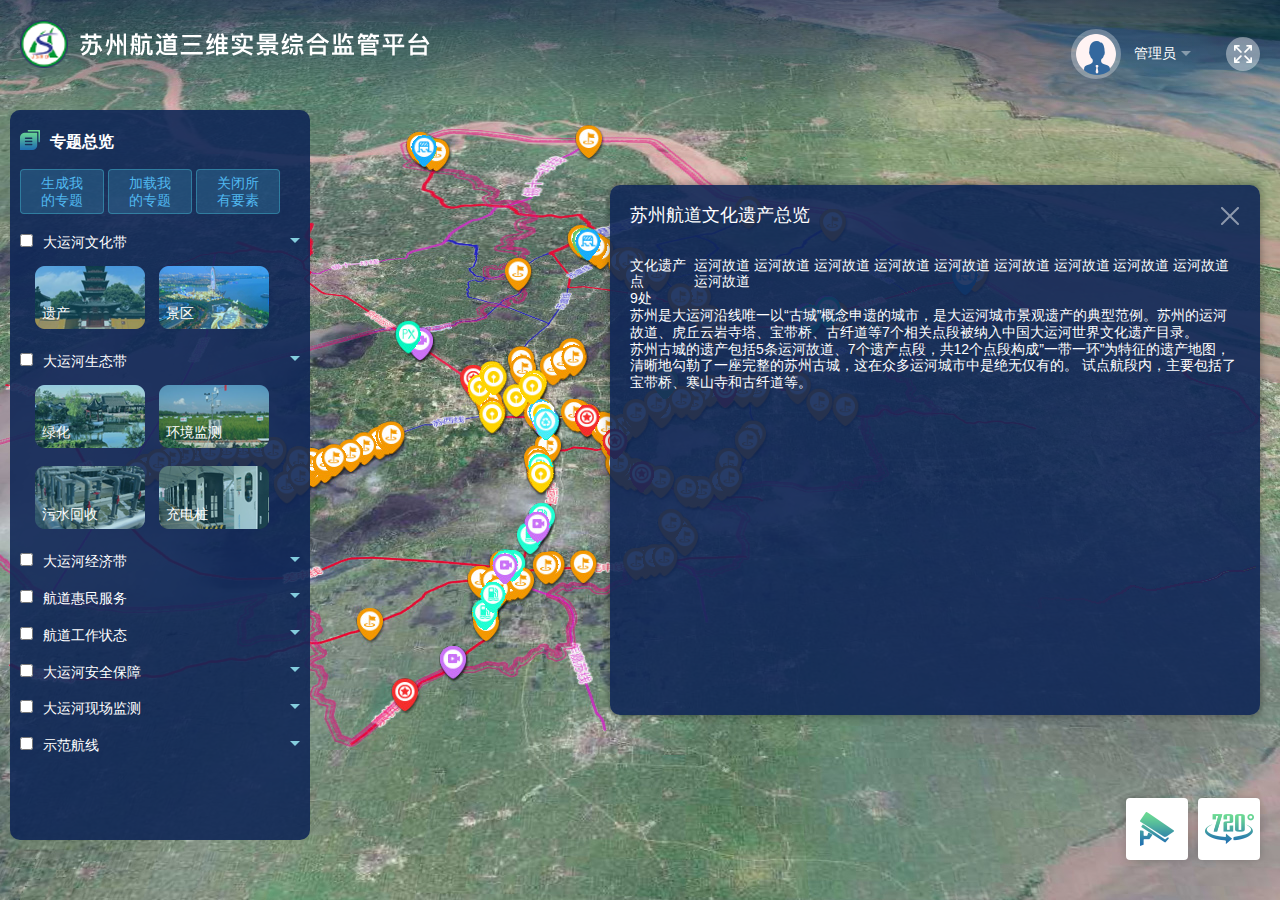
==== index.html @ 92d18c23 "first commit" ====
<!DOCTYPE html>
<html lang="en">
  <head>
    <meta charset="UTF-8" />
    <meta http-equiv="X-UA-Compatible" content="IE=edge, chrome=1" />
    <meta name="renderer" content="webkit" />
    <title>苏州航道三维实景综合监管平台</title>
    <link rel="stylesheet" href="css/reset.css" />
    <link rel="stylesheet" href="css/swiper.css" />
    <link rel="stylesheet" href="css/style.css" />
  </head>
  <body>
    <div class="header justify-sb">
      <div class="logo">
        <img src="./images/logo.png" alt="苏州航道三维实景综合监管平台" />
      </div>
      <div class="users aic">
        <div class="aic">
          <div class="user__avatar">
            <img src="./images/avatar.png" alt="" />
          </div>
          <div class="user__name">管理员</div>
        </div>
        <span class="user__fullscreen"></span>
      </div>
    </div>
    <!-- Left panel -->
    <div class="catalogue">
      <div class="catalogue__title">专题总览</div>
      <div class="menu">
        <div class="menu__mine">
          <span>生成我<br />的专题</span>
          <span>加载我<br />的专题</span>
          <span>关闭所<br />有要素</span>
        </div>
        <div class="menu__list">
          <!-- item -->
          <div class="menu__item">
            <label class="menu__item__title aic">
              <span><input type="checkbox" id="" />大运河文化带</span>
              <i></i>
            </label>
            <div class="landscape">
              <label>
                <img src="./images/img-01.png" alt="" />
                <div class="landscape__item-title">
                  <input type="checkbox" name="" id="" />
                  <p>遗产</p>
                </div>
              </label>
              <label>
                <img src="./images/img-02.png" alt="" />
                <div class="landscape__item-title">
                  <input type="checkbox" name="" id="" />
                  <p>景区</p>
                </div>
              </label>
            </div>
          </div>
          <!-- item -->
          <div class="menu__item">
            <label class="menu__item__title aic">
              <span
                ><input type="checkbox" name="menu" id="" />大运河生态带</span
              >
              <i></i>
            </label>
            <div class="landscape">
              <label>
                <img src="./images/img-03.png" alt="" />
                <div class="landscape__item-title">
                  <input type="checkbox" name="" id="" />
                  <p>绿化</p>
                </div>
              </label>
              <label>
                <img src="./images/img-04.png" alt="" />
                <div class="landscape__item-title">
                  <input type="checkbox" name="" id="" />
                  <p>环境监测</p>
                </div>
              </label>
              <label>
                <img src="./images/img-05.png" alt="" />
                <div class="landscape__item-title">
                  <input type="checkbox" name="" id="" />
                  <p>污水回收</p>
                </div>
              </label>
              <label>
                <img src="./images/img-06.png" alt="" />
                <div class="landscape__item-title">
                  <input type="checkbox" name="" id="" />
                  <p>充电桩</p>
                </div>
              </label>
            </div>
          </div>
          <!-- item -->
          <div class="menu__item">
            <label class="menu__item__title aic">
              <span
                ><input type="checkbox" name="menu" id="" />大运河经济带</span
              >
              <i></i>
            </label>
          </div>
          <!-- item -->
          <div class="menu__item">
            <label class="menu__item__title aic">
              <span
                ><input type="checkbox" name="menu" id="" />航道惠民服务</span
              >
              <i></i>
            </label>
          </div>
          <!-- item -->
          <div class="menu__item">
            <label class="menu__item__title aic">
              <span
                ><input type="checkbox" name="menu" id="" />航道工作状态</span
              >
              <i></i>
            </label>
          </div>
          <!-- item -->
          <div class="menu__item">
            <label class="menu__item__title aic">
              <span
                ><input type="checkbox" name="menu" id="" />大运河安全保障</span
              >
              <i></i>
            </label>
          </div>
          <!-- item -->
          <div class="menu__item">
            <label class="menu__item__title aic">
              <span
                ><input type="checkbox" name="menu" id="" />大运河现场监测</span
              >
              <i></i>
            </label>
          </div>
          <!-- item -->
          <div class="menu__item">
            <label class="menu__item__title aic">
              <span><input type="checkbox" name="menu" id="" />示范航线</span>
              <i></i>
            </label>
          </div>
        </div>
      </div>
    </div>
    <!-- Map tools -->
    <div class="map-tools">
      <div class="map-legend"></div>
      <div class="monitor aic">
        <span class="camera"></span><span class="view720"></span>
      </div>
      <div class="map-scale"></div>
    </div>
    <!-- Map -->
    <div class="map"></div>
    <!-- 弹窗 -->
    <div class="pop">
      <div class="pop__title aic"><span>苏州航道文化遗产总览</span><i></i></div>
      <div class="pop__content">
        <div class="locations flex">
          <div class="total">
            <p>文化遗产点</p>
            <strong>9</strong><span>处</span>
          </div>
          <div class="location-list">
            <span>运河故道</span>
            <span>运河故道</span>
            <span>运河故道</span>
            <span>运河故道</span>
            <span>运河故道</span>
            <span>运河故道</span>
            <span>运河故道</span>
            <span>运河故道</span>
            <span>运河故道</span>
            <span>运河故道</span>
          </div>
        </div>
        <div class="left-item__intro">
          <div class="swiper"></div>
          <div class="infors">
            <p>
              苏州是大运河沿线唯一以“古城”概念申遗的城市，是大运河城市景观遗产的典型范例。苏州的运河故道、虎丘云岩寺塔、宝带桥、古纤道等7个相关点段被纳入中国大运河世界文化遗产目录。
            </p>
            <p>
              苏州古城的遗产包括5条运河故道、7个遗产点段，共12个点段构成”一带一环”为特征的遗产地图，清晰地勾勒了一座完整的苏州古城，这在众多运河城市中是绝无仅有的。
              试点航段内，主要包括了宝带桥、寒山寺和古纤道等。
            </p>
          </div>
        </div>
      </div>
    </div>
  </body>
</html>
---- css/style.css ----
@charset "UTF-8";
/*定义滚动条高宽及背景
 高宽分别对应横竖滚动条的尺寸*/
::-webkit-scrollbar {
  width: 5px;
  height: 5px;
}

/*定义滚动条轨道
  内阴影+圆角*/
::-webkit-scrollbar-track {
  background-color: rgba(46, 197, 216, 0.2);
}

/*定义滑块
  内阴影+圆角*/
::-webkit-scrollbar-thumb {
  border-radius: 10px;
  background-color: #2ec5d8;
}

.flex {
  display: -webkit-box;
  display: -ms-flexbox;
  display: flex;
}

.justify-sb {
  display: -webkit-box;
  display: -ms-flexbox;
  display: flex;
  -webkit-box-pack: justify;
      -ms-flex-pack: justify;
          justify-content: space-between;
}

.aic {
  display: -webkit-box;
  display: -ms-flexbox;
  display: flex;
  -webkit-box-align: center;
      -ms-flex-align: center;
          align-items: center;
}

.map {
  position: absolute;
  left: 0;
  top: 0;
  width: 100%;
  height: 100%;
  background: url("../images/bg.jpg") center no-repeat;
}

.header {
  position: absolute;
  left: 0;
  top: 0;
  width: 100%;
  height: 107px;
  z-index: 2;
  padding: 20px;
  color: #fff;
  /* FF3.6-15 */
  /* Chrome10-25,Safari5.1-6 */
  background: -webkit-gradient(linear, left top, left bottom, from(rgba(12, 29, 65, 0.6)), to(rgba(12, 29, 65, 0)));
  background: linear-gradient(to bottom, rgba(12, 29, 65, 0.6) 0%, rgba(12, 29, 65, 0) 100%);
  /* W3C, IE10+, FF16+, Chrome26+, Opera12+, Safari7+ */
  filter: progid:DXImageTransform.Microsoft.gradient( startColorstr='#800c1d41', endColorstr='#000c1d41',GradientType=0 );
  /* IE6-9 */
}

.user__avatar {
  border: 5px solid rgba(255, 255, 255, 0.3);
  border-radius: 50px;
  width: 50px;
  height: 50px;
}

.user__name {
  margin-left: 13px;
  cursor: pointer;
}

.user__name::after {
  content: '';
  display: inline-block;
  border: 5px solid transparent;
  border-top-color: rgba(255, 255, 255, 0.4);
  vertical-align: -3px;
  margin-left: 5px;
}

.user__fullscreen {
  width: 34px;
  height: 34px;
  margin-left: 35px;
  background: rgba(255, 255, 255, 0.4) url("../images/fullscreen.png") center no-repeat;
  border-radius: 30px;
  cursor: pointer;
}

.catalogue {
  position: absolute;
  left: 10px;
  top: 110px;
  width: 300px;
  height: calc(100% - 170px);
  padding: 10px;
  z-index: 2;
  color: #fff;
  background: rgba(16, 39, 87, 0.9);
  overflow-y: scroll;
  border-radius: 10px;
}

.catalogue__title {
  font-size: 16px;
  font-weight: bold;
  padding: 10px 0 18px;
}

.catalogue__title::before {
  content: '';
  display: inline-block;
  width: 20px;
  height: 20px;
  margin-right: 10px;
  background: url("../images/zhuantiicon.png");
  vertical-align: -3px;
}

.menu__mine span {
  display: inline-block;
  width: 84px;
  height: 45px;
  padding: 5px 0;
  background: rgba(58, 145, 186, 0.3);
  border: 1px solid rgba(81, 237, 255, 0.3);
  border-radius: 4px;
  text-align: center;
  cursor: pointer;
  -webkit-transition: all ease-in-out 0.3s;
  transition: all ease-in-out 0.3s;
  color: #50b8f0;
}

.menu__mine span:hover {
  background: rgba(58, 145, 186, 0.5);
  border: 1px solid rgba(81, 237, 255, 0.5);
}

.menu__list {
  margin-top: 20px;
}

.menu__item {
  margin-bottom: 20px;
}

.menu__item__title {
  -webkit-box-pack: justify;
      -ms-flex-pack: justify;
          justify-content: space-between;
}

.menu__item__title input[type='checkbox'] {
  margin-right: 10px;
}

.menu__item__title i {
  content: '';
  display: inline-block;
  border: 5px solid transparent;
  border-top-color: rgba(159, 245, 255, 0.8);
  vertical-align: -3px;
  margin-left: 5px;
}

.landscape {
  padding: 0 15px;
}

.landscape label {
  position: relative;
  display: inline-block;
  width: 110px;
  height: 63px;
  border-radius: 8px;
  margin-top: 15px;
}

.landscape label img {
  width: 100%;
}

.landscape label input {
  opacity: 0;
  -webkit-transition: opacity ease-in-out 0.3s;
  transition: opacity ease-in-out 0.3s;
}

.landscape label input:checked {
  opacity: 1;
}

.landscape label:hover input {
  opacity: 1;
}

.landscape label:nth-child(odd) {
  margin-right: 10px;
}

.landscape__item-title {
  position: absolute;
  width: 100%;
  left: 0;
  bottom: 0;
  padding: 7px;
}

.map-tools {
  position: absolute;
  z-index: 2;
  right: 20px;
  bottom: 40px;
}

.monitor span {
  display: inline-block;
  width: 62px;
  height: 62px;
  background: #fff url("../images/camare.png") center no-repeat;
  -webkit-box-shadow: 0 0 10px rgba(0, 0, 0, 0.2);
          box-shadow: 0 0 10px rgba(0, 0, 0, 0.2);
  border-radius: 4px;
  cursor: pointer;
}

.monitor span.view720 {
  background-image: url("../images/view720.png");
}

.monitor span + span {
  margin-left: 10px;
}

.pop {
  position: absolute;
  z-index: 3;
  width: 650px;
  height: 530px;
  right: 20px;
  top: 50%;
  padding: 20px;
  margin-top: -265px;
  background: rgba(16, 39, 87, 0.9);
  color: #fff;
  -webkit-box-shadow: 0 0 10px rgba(0, 0, 0, 0.4);
          box-shadow: 0 0 10px rgba(0, 0, 0, 0.4);
  border-radius: 10px;
}

.pop__title {
  font-size: 18px;
  -webkit-box-pack: justify;
      -ms-flex-pack: justify;
          justify-content: space-between;
  margin-bottom: 30px;
}

.pop__title i {
  display: inline-block;
  width: 20px;
  height: 20px;
  background: url("../images/guanbi.png") center no-repeat;
}
/*# sourceMappingURL=style.css.map */
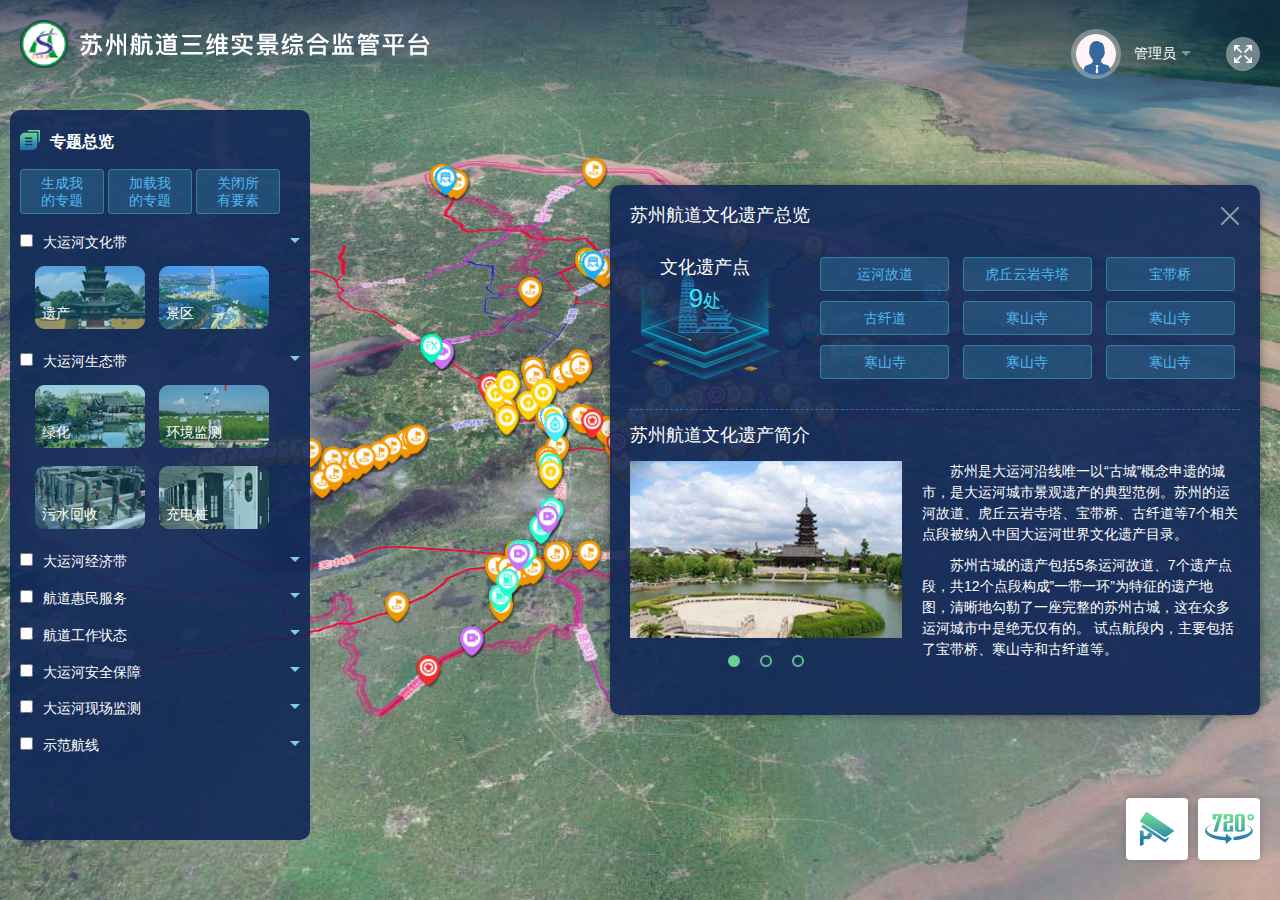
==== commit 264f20b6: "first page" ====
--- a/index.html
+++ b/index.html
@@ -162,40 +162,79 @@
     <!-- Map -->
     <div class="map"></div>
     <!-- 弹窗 -->
-    <div class="pop">
+    <div class="pop open">
       <div class="pop__title aic"><span>苏州航道文化遗产总览</span><i></i></div>
       <div class="pop__content">
-        <div class="locations flex">
-          <div class="total">
+        <div class="locations aic">
+          <div class="locations__total">
             <p>文化遗产点</p>
             <strong>9</strong><span>处</span>
           </div>
-          <div class="location-list">
+          <div class="locations__list">
             <span>运河故道</span>
-            <span>运河故道</span>
-            <span>运河故道</span>
-            <span>运河故道</span>
-            <span>运河故道</span>
-            <span>运河故道</span>
-            <span>运河故道</span>
-            <span>运河故道</span>
-            <span>运河故道</span>
-            <span>运河故道</span>
+            <span>虎丘云岩寺塔</span>
+            <span>宝带桥</span>
+            <span>古纤道</span>
+            <span>寒山寺</span>
+            <span>寒山寺</span>
+            <span>寒山寺</span>
+            <span>寒山寺</span>
+            <span>寒山寺</span>
           </div>
         </div>
         <div class="left-item__intro">
-          <div class="swiper"></div>
-          <div class="infors">
-            <p>
-              苏州是大运河沿线唯一以“古城”概念申遗的城市，是大运河城市景观遗产的典型范例。苏州的运河故道、虎丘云岩寺塔、宝带桥、古纤道等7个相关点段被纳入中国大运河世界文化遗产目录。
-            </p>
-            <p>
-              苏州古城的遗产包括5条运河故道、7个遗产点段，共12个点段构成”一带一环”为特征的遗产地图，清晰地勾勒了一座完整的苏州古城，这在众多运河城市中是绝无仅有的。
-              试点航段内，主要包括了宝带桥、寒山寺和古纤道等。
-            </p>
-          </div>
-        </div>
-      </div>
-    </div>
+          <h3>苏州航道文化遗产简介</h3>
+          <div class="flex">
+            <div class="swiper-container">
+              <div class="swiper-wrapper">
+                <div class="swiper-slide">
+                  <img src="./images/pic_01.png" alt="" />
+                </div>
+                <div class="swiper-slide">
+                  <img src="./images/pic_01.png" alt="" />
+                </div>
+                <div class="swiper-slide">
+                  <img src="./images/pic_01.png" alt="" />
+                </div>
+              </div>
+              <!-- 如果需要分页器 -->
+              <div class="swiper-pagination"></div>
+            </div>
+            <div class="infors">
+              <p>
+                苏州是大运河沿线唯一以“古城”概念申遗的城市，是大运河城市景观遗产的典型范例。苏州的运河故道、虎丘云岩寺塔、宝带桥、古纤道等7个相关点段被纳入中国大运河世界文化遗产目录。
+              </p>
+              <p>
+                苏州古城的遗产包括5条运河故道、7个遗产点段，共12个点段构成”一带一环”为特征的遗产地图，清晰地勾勒了一座完整的苏州古城，这在众多运河城市中是绝无仅有的。
+                试点航段内，主要包括了宝带桥、寒山寺和古纤道等。
+              </p>
+            </div>
+          </div>
+        </div>
+      </div>
+    </div>
+
+    <script src="./js/jquery.1.9.1.min.js"></script>
+    <script src="./js/swiper.min.js"></script>
+    <script>
+      var swiper = new Swiper(".swiper-container", {
+        loop: true,
+        pagination: {
+          el: ".swiper-pagination",
+          clickable: true,
+        },
+      });
+
+      $(".landscape label").on("change", ".landscape__item-title", function () {
+        if ($(this).find("input:checked").length) {
+          $(".pop").addClass("open");
+        } else {
+          $(".pop").removeClass("open");
+        }
+      });
+      $(".pop__title").on("click", "i", function () {
+        $(this).parent().parent(".open").removeClass("open");
+      });
+    </script>
   </body>
 </html>
--- a/css/style.css
+++ b/css/style.css
@@ -50,6 +50,7 @@
   width: 100%;
   height: 100%;
   background: url("../images/bg.jpg") center no-repeat;
+  background-size: cover;
 }
 
 .header {
@@ -83,7 +84,7 @@
 }
 
 .user__name::after {
-  content: '';
+  content: "";
   display: inline-block;
   border: 5px solid transparent;
   border-top-color: rgba(255, 255, 255, 0.4);
@@ -121,7 +122,7 @@
 }
 
 .catalogue__title::before {
-  content: '';
+  content: "";
   display: inline-block;
   width: 20px;
   height: 20px;
@@ -164,12 +165,12 @@
           justify-content: space-between;
 }
 
-.menu__item__title input[type='checkbox'] {
+.menu__item__title input[type="checkbox"] {
   margin-right: 10px;
 }
 
 .menu__item__title i {
-  content: '';
+  content: "";
   display: inline-block;
   border: 5px solid transparent;
   border-top-color: rgba(159, 245, 255, 0.8);
@@ -260,6 +261,15 @@
   -webkit-box-shadow: 0 0 10px rgba(0, 0, 0, 0.4);
           box-shadow: 0 0 10px rgba(0, 0, 0, 0.4);
   border-radius: 10px;
+  -webkit-transition: all ease-in-out 0.6s;
+  transition: all ease-in-out 0.6s;
+  -webkit-transform: translateX(150%);
+          transform: translateX(150%);
+}
+
+.pop.open {
+  -webkit-transform: translateX(0);
+          transform: translateX(0);
 }
 
 .pop__title {
@@ -275,5 +285,80 @@
   width: 20px;
   height: 20px;
   background: url("../images/guanbi.png") center no-repeat;
+  cursor: pointer;
+}
+
+.locations {
+  padding: 0 0 20px;
+  border-bottom: 1px dashed #326d9e;
+}
+
+.locations__total {
+  text-align: center;
+  width: 150px;
+  height: 132px;
+  font-size: 18px;
+  margin-right: 30px;
+  background: url("../images/location.png") center no-repeat;
+}
+
+.locations__total p {
+  margin-bottom: 5px;
+}
+
+.locations__total strong {
+  font-size: 26px;
+  color: #32eafa;
+}
+
+.locations__total span {
+  color: #32eafa;
+}
+
+.locations__list {
+  -webkit-box-flex: 1;
+      -ms-flex: 1;
+          flex: 1;
+}
+
+.locations__list span {
+  display: inline-block;
+  width: 129px;
+  line-height: 32px;
+  margin: 0 0 10px 10px;
+  background: rgba(58, 145, 186, 0.3);
+  border: 1px solid rgba(81, 237, 255, 0.3);
+  border-radius: 4px;
+  text-align: center;
+  cursor: pointer;
+  -webkit-transition: all ease-in-out 0.3s;
+  transition: all ease-in-out 0.3s;
+  color: #50b8f0;
+}
+
+.left-item__intro h3 {
+  font-size: 18px;
+  font-weight: normal;
+  padding: 15px 0;
+}
+
+.swiper-container {
+  width: 272px;
+  height: 210px;
+}
+
+.infors {
+  -webkit-box-flex: 1;
+      -ms-flex: 1;
+          flex: 1;
+  height: 210px;
+  overflow-y: scroll;
+  margin-left: 20px;
+  line-height: 1.5;
+  text-indent: 2em;
+}
+
+.infors p {
+  margin-bottom: 10px;
 }
 /*# sourceMappingURL=style.css.map */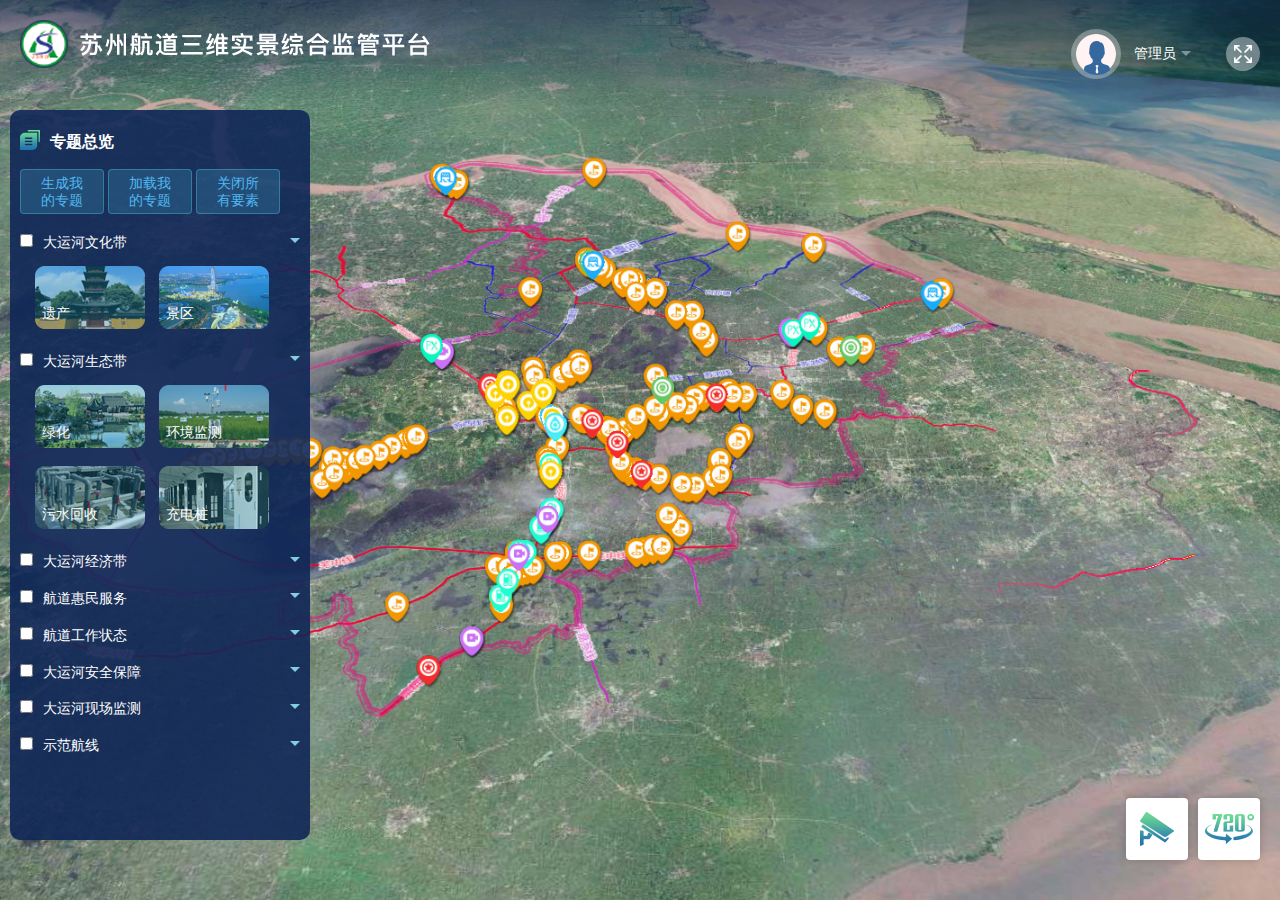
==== commit 195bdb73: "finish" ====
--- a/index.html
+++ b/index.html
@@ -36,7 +36,7 @@
         <div class="menu__list">
           <!-- item -->
           <div class="menu__item">
-            <label class="menu__item__title aic">
+            <label class="menu__item__title aic" id="cultrueId">
               <span><input type="checkbox" id="" />大运河文化带</span>
               <i></i>
             </label>
@@ -59,7 +59,7 @@
           </div>
           <!-- item -->
           <div class="menu__item">
-            <label class="menu__item__title aic">
+            <label class="menu__item__title aic" id="courseId">
               <span
                 ><input type="checkbox" name="menu" id="" />大运河生态带</span
               >
@@ -161,79 +161,455 @@
     </div>
     <!-- Map -->
     <div class="map"></div>
-    <!-- 弹窗 -->
-    <div class="pop open">
-      <div class="pop__title aic"><span>苏州航道文化遗产总览</span><i></i></div>
-      <div class="pop__content">
-        <div class="locations aic">
-          <div class="locations__total">
-            <p>文化遗产点</p>
-            <strong>9</strong><span>处</span>
-          </div>
-          <div class="locations__list">
-            <span>运河故道</span>
-            <span>虎丘云岩寺塔</span>
-            <span>宝带桥</span>
-            <span>古纤道</span>
-            <span>寒山寺</span>
-            <span>寒山寺</span>
-            <span>寒山寺</span>
-            <span>寒山寺</span>
-            <span>寒山寺</span>
-          </div>
+    <!-- 文化遗产弹窗 -->
+    <div id="cultrue" style="display: none;">
+      <div class="locations aic">
+        <div class="locations__total">
+          <p>文化遗产点</p>
+          <strong>9</strong><span>处</span>
         </div>
-        <div class="left-item__intro">
-          <h3>苏州航道文化遗产简介</h3>
-          <div class="flex">
-            <div class="swiper-container">
-              <div class="swiper-wrapper">
-                <div class="swiper-slide">
-                  <img src="./images/pic_01.png" alt="" />
-                </div>
-                <div class="swiper-slide">
-                  <img src="./images/pic_01.png" alt="" />
-                </div>
-                <div class="swiper-slide">
-                  <img src="./images/pic_01.png" alt="" />
-                </div>
+        <div class="locations__list">
+          <span>运河故道</span>
+          <span>虎丘云岩寺塔</span>
+          <span>宝带桥</span>
+          <span>古纤道</span>
+          <span>寒山寺</span>
+          <span>寒山寺</span>
+          <span>寒山寺</span>
+          <span>寒山寺</span>
+          <span>寒山寺</span>
+        </div>
+      </div>
+      <div class="left-item__intro">
+        <h3>苏州航道文化遗产简介</h3>
+        <div class="flex">
+          <div class="swiper-container">
+            <div class="swiper-wrapper">
+              <div class="swiper-slide">
+                <img src="./images/pic_01.png" alt="" />
               </div>
-              <!-- 如果需要分页器 -->
-              <div class="swiper-pagination"></div>
+              <div class="swiper-slide">
+                <img src="./images/pic_01.png" alt="" />
+              </div>
+              <div class="swiper-slide">
+                <img src="./images/pic_01.png" alt="" />
+              </div>
             </div>
-            <div class="infors">
-              <p>
-                苏州是大运河沿线唯一以“古城”概念申遗的城市，是大运河城市景观遗产的典型范例。苏州的运河故道、虎丘云岩寺塔、宝带桥、古纤道等7个相关点段被纳入中国大运河世界文化遗产目录。
-              </p>
-              <p>
-                苏州古城的遗产包括5条运河故道、7个遗产点段，共12个点段构成”一带一环”为特征的遗产地图，清晰地勾勒了一座完整的苏州古城，这在众多运河城市中是绝无仅有的。
-                试点航段内，主要包括了宝带桥、寒山寺和古纤道等。
-              </p>
+            <!-- 如果需要分页器 -->
+            <div class="swiper-pagination"></div>
+          </div>
+          <div class="infors">
+            <p>
+              苏州是大运河沿线唯一以“古城”概念申遗的城市，是大运河城市景观遗产的典型范例。苏州的运河故道、虎丘云岩寺塔、宝带桥、古纤道等7个相关点段被纳入中国大运河世界文化遗产目录。
+            </p>
+            <p>
+              苏州古城的遗产包括5条运河故道、7个遗产点段，共12个点段构成”一带一环”为特征的遗产地图，清晰地勾勒了一座完整的苏州古城，这在众多运河城市中是绝无仅有的。
+              试点航段内，主要包括了宝带桥、寒山寺和古纤道等。
+            </p>
+          </div>
+        </div>
+      </div>
+    </div>
+
+    <!-- 航道 -->
+    <div id="course" class="course" style="display: none;">
+      <div class="chart aic">
+        <ul class="chart__tab">
+          <li class="aic active">
+            <i></i>
+            <div class="chart__data">
+              <p>绿化总里程</p>
+              <div><strong>97.7</strong><span>公里</span></div>
             </div>
-          </div>
+          </li>
+          <li class="aic">
+            <i></i>
+            <div class="chart__data">
+              <p>环境监测</p>
+              <div><strong>9</strong><span>个</span></div>
+            </div>
+          </li>
+          <li class="aic">
+            <i></i>
+            <div class="chart__data">
+              <p>污水回收点</p>
+              <div><strong>7</strong><span>个</span></div>
+            </div>
+          </li>
+          <li class="aic">
+            <i></i>
+            <div class="chart__data">
+              <p>充电桩</p>
+              <div><strong>17</strong><span>个</span></div>
+            </div>
+          </li>
+        </ul>
+        <div class="chart__content"></div>
+      </div>
+      <div class="left-item__intro">
+        <h3>苏州绿色环保航道建设</h3>
+        <div class="infors">
+          <p>
+            苏州是大运河沿线唯一以“古城”概念申遗的城市，是大运河城市景观遗产的典型范例。苏州的运河故道、虎丘云岩寺塔、宝带桥、古纤道等7个相关点段被纳入中国大运河世界文化遗产目录。
+          </p>
+          <p>
+            苏州古城的遗产包括5条运河故道、7个遗产点段，共12个点段构成”一带一环”为特征的遗产地图，清晰地勾勒了一座完整的苏州古城，这在众多运河城市中是绝无仅有的。
+            试点航段内，主要包括了宝带桥、寒山寺和古纤道等。
+          </p>
         </div>
       </div>
     </div>
-
+    <!--  -->
     <script src="./js/jquery.1.9.1.min.js"></script>
     <script src="./js/swiper.min.js"></script>
+    <script src="https://cdn.bootcdn.net/ajax/libs/echarts/4.8.0/echarts.min.js"></script>
     <script>
-      var swiper = new Swiper(".swiper-container", {
-        loop: true,
-        pagination: {
-          el: ".swiper-pagination",
-          clickable: true,
-        },
-      });
-
-      $(".landscape label").on("change", ".landscape__item-title", function () {
-        if ($(this).find("input:checked").length) {
-          $(".pop").addClass("open");
+      /**
+       * Modal
+       */
+
+      (function (window, document) {
+        var Modal = function (options) {
+          var defaults = {
+            title: '温馨提示',
+            content: '',
+            width: 440,
+            height: 260,
+            buttons: [
+              {
+                text: '确定',
+                hideModal: true,
+                onCallback: null,
+              },
+            ],
+          };
+          var opt = $.extend({}, defaults, options),
+            _this = this,
+            title = $(
+              '<div class="pop__title aic"><span>' + opt.title + '</span></div>'
+            ),
+            content = $('<div class="pop__content"></div>').html(opt.content),
+            // actions = $('<div class="jscg-alert__action"></div>'),
+            len = opt.buttons.length;
+
+          _this.ele = $('<div class="pop"></div>');
+          _this.closeEle = $('<i></i>');
+          title.append(_this.closeEle);
+          _this.ele.append(title).append(content);
+          _this.ele.css({
+            width: opt.width + 'px',
+            height: opt.height + 'px',
+            'margin-top': -opt.height / 2 + 'px',
+          });
+          $('body').append(_this.ele);
+
+          // for (var index = 0; index < len; index++) {
+          //   var element = opt.buttons[index];
+          //   var width = len == 1 ? 240 : 140;
+          //   actions.append(
+          //     '<button class="jscg-btn" style="width: ' +
+          //       width +
+          //       'px">' +
+          //       element.text +
+          //       '</button>'
+          //   );
+          // }
+          // 关闭
+          _this.closeEle.on('click', function () {
+            _this.ele.remove();
+          });
+
+          // actions.on('click', '.jscg-btn', function () {
+          //   var index = $(this).index(),
+          //     btnItem = opt.buttons[index];
+          //   if (btnItem.onCallback) {
+          //     btnItem.onCallback();
+          //     if (btnItem.hideModal) {
+          //       _this.closeEle.click();
+          //     }
+          //   } else {
+          //     _this.closeEle.click();
+          //   }
+          // });
+        };
+
+        Modal.prototype.show = function () {};
+        Modal.prototype.hide = function () {
+          // _this.close();
+          this.closeEle.click();
+        };
+
+        window.Modal = Modal;
+      })(window, document);
+
+      var modal;
+
+      var option1 = {
+        title: {
+          text: '各行政区绿化总里程分布',
+          textStyle: { color: '#32eafa', fontSize: 16 },
+          textAlign: 'left',
+          left: 'center',
+        },
+        tooltip: {
+          show: false,
+        },
+
+        series: [
+          {
+            name: '绿化总里程',
+            type: 'pie',
+            radius: ['40%', '60%'],
+            color: [
+              '#3bdd87',
+              '#6ba4f1',
+              '#32d7e6',
+              '#3565f1',
+              '#39c6a3',
+              '#ae9a6f',
+            ],
+            avoidLabelOverlap: true,
+            label: {
+              show: true,
+              formatter: function (params) {
+                return params.name + '\n' + params.value + 'km';
+              },
+            },
+            labelLine: {
+              show: false,
+              length: 8,
+              length2: 13,
+            },
+            hoverOffset: 5,
+            selectedOffset: 5,
+            data: [
+              { value: 28, name: '张家港' },
+              { value: 22, name: '吴中' },
+              { value: 12, name: '太仓1' },
+              { value: 14, name: '太仓2' },
+              { value: 13, name: '昆山' },
+              { value: 11, name: '常熟' },
+            ],
+          },
+        ],
+      };
+      var option3 = {
+        title: {
+          text: '各行政区污水回收设施分布',
+          textStyle: { color: '#32eafa', fontSize: 16 },
+          textAlign: 'left',
+          left: 'center',
+        },
+        tooltip: {
+          show: false,
+        },
+
+        series: [
+          {
+            name: '污水回收',
+            type: 'pie',
+            radius: ['40%', '60%'],
+            color: [
+              '#3bdd87',
+              '#6ba4f1',
+              '#32d7e6',
+              '#3565f1',
+              '#39c6a3',
+              '#ae9a6f',
+            ],
+            avoidLabelOverlap: true,
+            label: {
+              show: true,
+              formatter: function (params) {
+                return params.name + '\n' + params.percent + '%';
+              },
+            },
+            labelLine: {
+              show: false,
+              length: 8,
+              length2: 13,
+            },
+            hoverOffset: 5,
+            selectedOffset: 5,
+            data: [
+              { value: 2, name: '张家港' },
+              { value: 0, name: '吴中' },
+              { value: 1, name: '太仓1' },
+              { value: 1, name: '太仓2' },
+              { value: 0, name: '昆山' },
+              { value: 1, name: '常熟' },
+            ],
+          },
+        ],
+      };
+      var option2 = {
+        title: {
+          text: '各行政区环境监测设施分布',
+          textStyle: { color: '#32eafa', fontSize: 16 },
+          textAlign: 'left',
+          left: 'center',
+        },
+        tooltip: {
+          show: false,
+        },
+
+        series: [
+          {
+            name: '环境监测',
+            type: 'pie',
+            radius: ['40%', '60%'],
+            color: [
+              '#3bdd87',
+              '#6ba4f1',
+              '#32d7e6',
+              '#3565f1',
+              '#39c6a3',
+              '#ae9a6f',
+            ],
+            avoidLabelOverlap: true,
+            label: {
+              show: true,
+              formatter: function (params) {
+                return params.name + '\n' + params.percent + '%';
+              },
+            },
+            labelLine: {
+              show: false,
+              length: 8,
+              length2: 13,
+            },
+            hoverOffset: 5,
+            selectedOffset: 5,
+            data: [
+              { value: 2, name: '张家港' },
+              { value: 1, name: '吴中' },
+              { value: 2, name: '太仓1' },
+              { value: 1, name: '太仓2' },
+              { value: 1, name: '昆山' },
+              { value: 1, name: '常熟' },
+            ],
+          },
+        ],
+      };
+      var option4 = {
+        title: {
+          text: '各行政区充电桩设施分布',
+          textStyle: { color: '#32eafa', fontSize: 16 },
+          textAlign: 'left',
+          left: 'center',
+        },
+        tooltip: {
+          show: false,
+        },
+
+        series: [
+          {
+            name: '充电桩',
+            type: 'pie',
+            radius: ['40%', '60%'],
+            color: [
+              '#3bdd87',
+              '#6ba4f1',
+              '#32d7e6',
+              '#3565f1',
+              '#39c6a3',
+              '#ae9a6f',
+            ],
+            avoidLabelOverlap: true,
+            label: {
+              show: true,
+              formatter: function (params) {
+                return params.name + '\n' + params.percent + '%';
+              },
+            },
+            labelLine: {
+              show: false,
+              length: 8,
+              length2: 13,
+            },
+            hoverOffset: 5,
+            selectedOffset: 5,
+            data: [
+              { value: 2, name: '张家港' },
+              { value: 1, name: '吴中' },
+              { value: 2, name: '太仓1' },
+              { value: 5, name: '太仓2' },
+              { value: 3, name: '昆山' },
+              { value: 4, name: '常熟' },
+            ],
+          },
+        ],
+      };
+
+      var myChart;
+      $('#courseId').on('change', 'span', function () {
+        if ($(this).find('input:checked').length) {
+          modal = new Modal({
+            title: '苏州航道文化遗产总览',
+            content: $('#course').html(),
+            width: 650,
+            height: 620,
+          });
+          var swiper = new Swiper('.swiper-container', {
+            loop: true,
+            pagination: {
+              el: '.swiper-pagination',
+              clickable: true,
+            },
+          });
+
+          /// chart
+          var content = $('.pop').find('.chart__content')[0];
+
+          myChart = echarts.init(content);
+          myChart.setOption(option1);
         } else {
-          $(".pop").removeClass("open");
+          modal.hide();
         }
       });
-      $(".pop__title").on("click", "i", function () {
-        $(this).parent().parent(".open").removeClass("open");
+
+      $('#cultrueId').on('change', 'span', function () {
+        if ($(this).find('input:checked').length) {
+          modal = new Modal({
+            title: '苏州航道文化遗产总览',
+            content: $('#cultrue').html(),
+            width: 650,
+            height: 620,
+          });
+          var swiper = new Swiper('.swiper-container', {
+            loop: true,
+            pagination: {
+              el: '.swiper-pagination',
+              clickable: true,
+            },
+          });
+        } else {
+          modal.hide();
+        }
+      });
+
+      $('body').on('click', '.chart__tab li', function () {
+        var index = $(this).index();
+        console.log(index);
+        $('.chart__tab li').removeClass('active');
+        $(this).addClass('active');
+
+        switch (index) {
+          case 0:
+            myChart.setOption(option1);
+            break;
+          case 1:
+            myChart.setOption(option2);
+            break;
+          case 2:
+            myChart.setOption(option3);
+            break;
+          case 3:
+            myChart.setOption(option4);
+            break;
+          default:
+            break;
+        }
       });
     </script>
   </body>
--- a/css/style.css
+++ b/css/style.css
@@ -17,6 +17,10 @@
 ::-webkit-scrollbar-thumb {
   border-radius: 10px;
   background-color: #2ec5d8;
+}
+
+body {
+  overflow: hidden;
 }
 
 .flex {
@@ -84,7 +88,7 @@
 }
 
 .user__name::after {
-  content: "";
+  content: '';
   display: inline-block;
   border: 5px solid transparent;
   border-top-color: rgba(255, 255, 255, 0.4);
@@ -122,7 +126,7 @@
 }
 
 .catalogue__title::before {
-  content: "";
+  content: '';
   display: inline-block;
   width: 20px;
   height: 20px;
@@ -165,12 +169,12 @@
           justify-content: space-between;
 }
 
-.menu__item__title input[type="checkbox"] {
+.menu__item__title input[type='checkbox'] {
   margin-right: 10px;
 }
 
 .menu__item__title i {
-  content: "";
+  content: '';
   display: inline-block;
   border: 5px solid transparent;
   border-top-color: rgba(159, 245, 255, 0.8);
@@ -250,12 +254,9 @@
 .pop {
   position: absolute;
   z-index: 3;
-  width: 650px;
-  height: 530px;
   right: 20px;
   top: 50%;
   padding: 20px;
-  margin-top: -265px;
   background: rgba(16, 39, 87, 0.9);
   color: #fff;
   -webkit-box-shadow: 0 0 10px rgba(0, 0, 0, 0.4);
@@ -263,13 +264,42 @@
   border-radius: 10px;
   -webkit-transition: all ease-in-out 0.6s;
   transition: all ease-in-out 0.6s;
-  -webkit-transform: translateX(150%);
-          transform: translateX(150%);
+  -webkit-transform: translateX(0);
+          transform: translateX(0);
+  opacity: 0;
+  -webkit-animation: popAnim 0.3s cubic-bezier(0, 0, 0.59, 1) 0.1s forwards;
+          animation: popAnim 0.3s cubic-bezier(0, 0, 0.59, 1) 0.1s forwards;
 }
 
 .pop.open {
   -webkit-transform: translateX(0);
           transform: translateX(0);
+}
+
+@-webkit-keyframes popAnim {
+  0% {
+    opacity: 0;
+    -webkit-transform: translateX(50%);
+            transform: translateX(50%);
+  }
+  100% {
+    opacity: 1;
+    -webkit-transform: translateX(0);
+            transform: translateX(0);
+  }
+}
+
+@keyframes popAnim {
+  0% {
+    opacity: 0;
+    -webkit-transform: translateX(50%);
+            transform: translateX(50%);
+  }
+  100% {
+    opacity: 1;
+    -webkit-transform: translateX(0);
+            transform: translateX(0);
+  }
 }
 
 .pop__title {
@@ -286,11 +316,6 @@
   height: 20px;
   background: url("../images/guanbi.png") center no-repeat;
   cursor: pointer;
-}
-
-.locations {
-  padding: 0 0 20px;
-  border-bottom: 1px dashed #326d9e;
 }
 
 .locations__total {
@@ -334,6 +359,11 @@
   -webkit-transition: all ease-in-out 0.3s;
   transition: all ease-in-out 0.3s;
   color: #50b8f0;
+}
+
+.left-item__intro {
+  margin-top: 20px;
+  border-top: 1px dashed #326d9e;
 }
 
 .left-item__intro h3 {
@@ -361,4 +391,53 @@
 .infors p {
   margin-bottom: 10px;
 }
+
+.chart__tab li {
+  height: 60px;
+  width: 210px;
+  padding-left: 20px;
+  cursor: pointer;
+}
+
+.chart__tab li.active, .chart__tab li:hover {
+  background: url("../images/tabbg.png") center no-repeat;
+}
+
+.chart__tab li i {
+  display: inline-block;
+  width: 44px;
+  height: 44px;
+  margin-right: 10px;
+}
+
+.chart__tab li:first-child i {
+  background: url("../images/luhua.png") center;
+}
+
+.chart__tab li:nth-child(2) i {
+  background: url("../images/huanjing.png") center;
+}
+
+.chart__tab li:nth-child(3) i {
+  background: url("../images/wushui.png") center;
+}
+
+.chart__tab li:nth-child(4) i {
+  background: url("../images/chongdianzhuang.png") center;
+}
+
+.chart__tab .chart__data div {
+  margin-top: 5px;
+  color: #51edff;
+}
+
+.chart__tab .chart__data div strong {
+  font-size: 20px;
+}
+
+.chart__content {
+  margin-left: 20px;
+  width: 270px;
+  height: 230px;
+}
 /*# sourceMappingURL=style.css.map */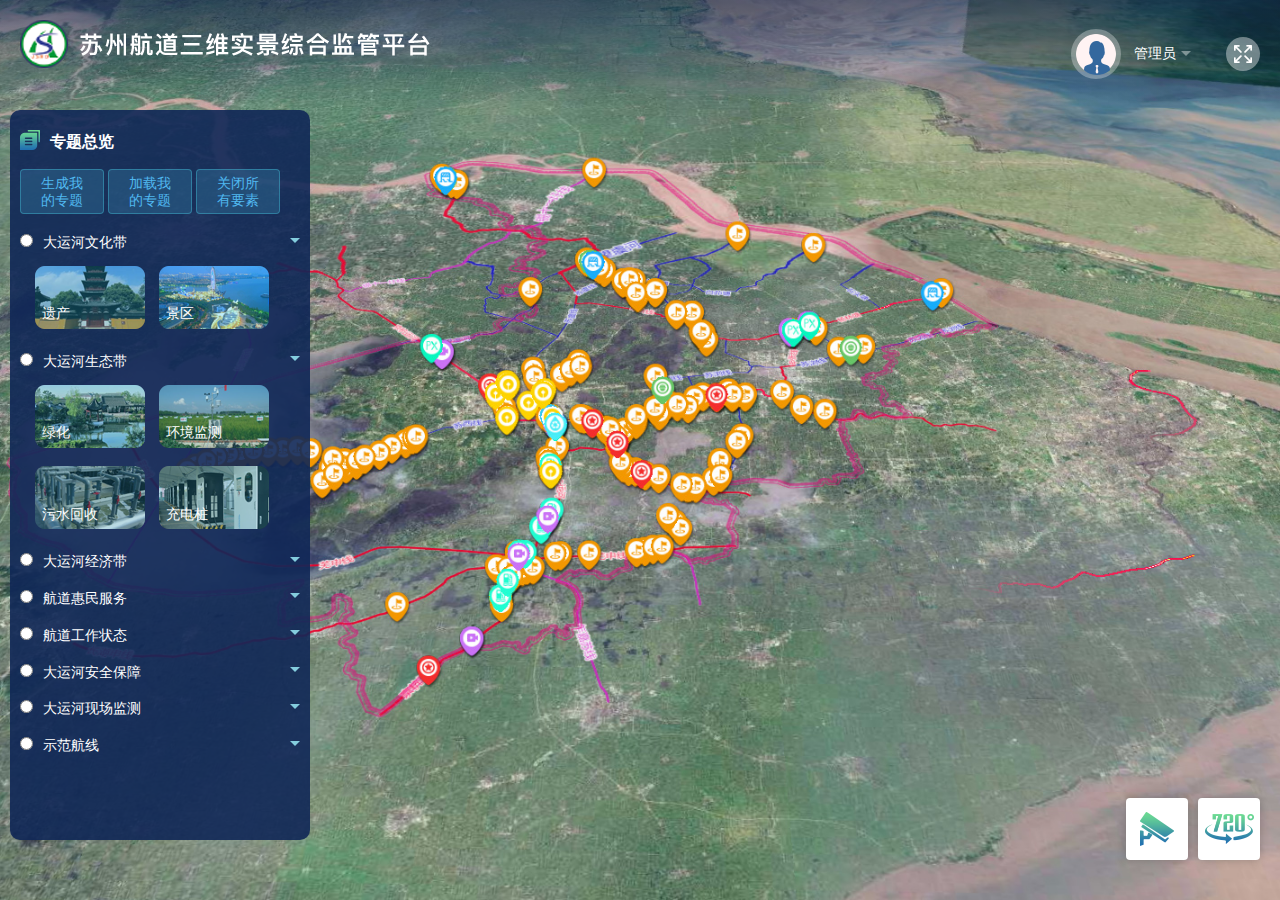
==== commit ef966e8c: "finish2" ====
--- a/index.html
+++ b/index.html
@@ -37,7 +37,7 @@
           <!-- item -->
           <div class="menu__item">
             <label class="menu__item__title aic" id="cultrueId">
-              <span><input type="checkbox" id="" />大运河文化带</span>
+              <span><input type="radio" name="menu" id="" />大运河文化带</span>
               <i></i>
             </label>
             <div class="landscape">
@@ -60,47 +60,75 @@
           <!-- item -->
           <div class="menu__item">
             <label class="menu__item__title aic" id="courseId">
+              <span><input type="radio" name="menu" id="" />大运河生态带</span>
+              <i></i>
+            </label>
+            <div class="landscape">
+              <label>
+                <img src="./images/img-03.png" alt="" />
+                <div class="landscape__item-title">
+                  <input type="checkbox" name="" id="" />
+                  <p>绿化</p>
+                </div>
+              </label>
+              <label>
+                <img src="./images/img-04.png" alt="" />
+                <div class="landscape__item-title">
+                  <input type="checkbox" name="" id="" />
+                  <p>环境监测</p>
+                </div>
+              </label>
+              <label>
+                <img src="./images/img-05.png" alt="" />
+                <div class="landscape__item-title">
+                  <input type="checkbox" name="" id="" />
+                  <p>污水回收</p>
+                </div>
+              </label>
+              <label>
+                <img src="./images/img-06.png" alt="" />
+                <div class="landscape__item-title">
+                  <input type="checkbox" name="" id="" />
+                  <p>充电桩</p>
+                </div>
+              </label>
+            </div>
+          </div>
+          <!-- item -->
+          <div class="menu__item">
+            <label class="menu__item__title aic">
+              <span><input type="radio" name="menu" id="" />大运河经济带</span>
+              <i></i>
+            </label>
+          </div>
+          <!-- item -->
+          <div class="menu__item">
+            <label class="menu__item__title aic" id="courseBenefitService">
+              <span><input type="radio" name="menu" id="" />航道惠民服务</span>
+              <i></i>
+            </label>
+          </div>
+          <!-- item -->
+          <div class="menu__item">
+            <label class="menu__item__title aic">
+              <span><input type="radio" name="menu" id="" />航道工作状态</span>
+              <i></i>
+            </label>
+          </div>
+          <!-- item -->
+          <div class="menu__item">
+            <label class="menu__item__title aic">
               <span
-                ><input type="checkbox" name="menu" id="" />大运河生态带</span
+                ><input type="radio" name="menu" id="" />大运河安全保障</span
               >
               <i></i>
             </label>
-            <div class="landscape">
-              <label>
-                <img src="./images/img-03.png" alt="" />
-                <div class="landscape__item-title">
-                  <input type="checkbox" name="" id="" />
-                  <p>绿化</p>
-                </div>
-              </label>
-              <label>
-                <img src="./images/img-04.png" alt="" />
-                <div class="landscape__item-title">
-                  <input type="checkbox" name="" id="" />
-                  <p>环境监测</p>
-                </div>
-              </label>
-              <label>
-                <img src="./images/img-05.png" alt="" />
-                <div class="landscape__item-title">
-                  <input type="checkbox" name="" id="" />
-                  <p>污水回收</p>
-                </div>
-              </label>
-              <label>
-                <img src="./images/img-06.png" alt="" />
-                <div class="landscape__item-title">
-                  <input type="checkbox" name="" id="" />
-                  <p>充电桩</p>
-                </div>
-              </label>
-            </div>
           </div>
           <!-- item -->
           <div class="menu__item">
             <label class="menu__item__title aic">
               <span
-                ><input type="checkbox" name="menu" id="" />大运河经济带</span
+                ><input type="radio" name="menu" id="" />大运河现场监测</span
               >
               <i></i>
             </label>
@@ -108,43 +136,7 @@
           <!-- item -->
           <div class="menu__item">
             <label class="menu__item__title aic">
-              <span
-                ><input type="checkbox" name="menu" id="" />航道惠民服务</span
-              >
-              <i></i>
-            </label>
-          </div>
-          <!-- item -->
-          <div class="menu__item">
-            <label class="menu__item__title aic">
-              <span
-                ><input type="checkbox" name="menu" id="" />航道工作状态</span
-              >
-              <i></i>
-            </label>
-          </div>
-          <!-- item -->
-          <div class="menu__item">
-            <label class="menu__item__title aic">
-              <span
-                ><input type="checkbox" name="menu" id="" />大运河安全保障</span
-              >
-              <i></i>
-            </label>
-          </div>
-          <!-- item -->
-          <div class="menu__item">
-            <label class="menu__item__title aic">
-              <span
-                ><input type="checkbox" name="menu" id="" />大运河现场监测</span
-              >
-              <i></i>
-            </label>
-          </div>
-          <!-- item -->
-          <div class="menu__item">
-            <label class="menu__item__title aic">
-              <span><input type="checkbox" name="menu" id="" />示范航线</span>
+              <span><input type="radio" name="menu" id="" />示范航线</span>
               <i></i>
             </label>
           </div>
@@ -259,358 +251,137 @@
         </div>
       </div>
     </div>
-    <!--  -->
+    <!-- 航道惠民 -->
+    <div id="courseBenefitServicePopContent" style="display: none;">
+      <ul class="cbs__tab aic">
+        <li class="aic">
+          <i></i>
+          <div class="cbs__tab-info">
+            <p>服务区</p>
+            <strong>3</strong><span>个</span>
+          </div>
+        </li>
+        <li class="aic">
+          <i></i>
+          <div class="cbs__tab-info">
+            <p>锚地</p>
+            <strong>7</strong><span>个</span>
+          </div>
+        </li>
+        <li class="aic">
+          <i></i>
+          <div class="cbs__tab-info">
+            <p>充电桩</p>
+            <strong>27</strong><span>个</span>
+          </div>
+        </li>
+        <li class="aic">
+          <i></i>
+          <div class="cbs__tab-info">
+            <p>船闸</p>
+            <strong>3</strong><span>个</span>
+          </div>
+        </li>
+      </ul>
+      <div class="flex other__tab">
+        <span id="cbs__tab-content-title" style="visibility: hidden;"
+          >各行船闸数量分布</span
+        >
+        <span id="cbs__intro" class="active">惠民服务航道建设</span>
+      </div>
+      <div class="cbs__tab-content" style="display: none;">
+        <table class="service-table">
+          <tr>
+            <th></th>
+            <th>吴中水上服务区</th>
+            <th>太仓双凤水上服务区</th>
+            <th>昆山杨林塘水上服务区</th>
+          </tr>
+          <tr>
+            <td>船舶停靠位</td>
+            <td>3个</td>
+            <td>600米</td>
+            <td>187米</td>
+          </tr>
+          <tr>
+            <td>岸电设施</td>
+            <td>12个</td>
+            <td>10个</td>
+            <td>5个</td>
+          </tr>
+          <tr>
+            <td>油污接收装置</td>
+            <td>2套</td>
+            <td>--</td>
+            <td>1套(设计中)</td>
+          </tr>
+          <tr>
+            <td>物流快递</td>
+            <td>1套</td>
+            <td>--</td>
+            <td>--</td>
+          </tr>
+          <tr>
+            <td>船民休息室</td>
+            <td>1间</td>
+            <td>--</td>
+            <td>--</td>
+          </tr>
+          <tr>
+            <td>供水点</td>
+            <td>4个</td>
+            <td>--</td>
+            <td>--</td>
+          </tr>
+          <tr>
+            <td>自行车</td>
+            <td>12辆</td>
+            <td>--</td>
+            <td>--</td>
+          </tr>
+        </table>
+      </div>
+      <div
+        class="cbs__tab-content cbs-chart"
+        id="cbsChart"
+        style="display: none;"
+      ></div>
+      <div class="cbs__tab-content anchor-list flex" style="display: none;">
+        <div class="anchor">
+          <div class="pic"><img src="./images/anchor01.png" alt="" /></div>
+          <div class="info">
+            <p>虞山船闸</p>
+            <span>常熟市</span>
+          </div>
+        </div>
+        <div class="anchor">
+          <div class="pic"><img src="./images/anchor02.png" alt="" /></div>
+          <div class="info">
+            <p>张家港船闸</p>
+            <span>张家港</span>
+          </div>
+        </div>
+        <div class="anchor">
+          <div class="pic"><img src="./images/anchor03.png" alt="" /></div>
+          <div class="info">
+            <p>杨林船闸</p>
+            <span>太仓市</span>
+          </div>
+        </div>
+      </div>
+      <div class="cbs__build-intro" style="display: non;">
+        <p>
+          京杭运河苏州段是内河水运通道中通航条件最好、船舶通过量最大、社会经济效益最为显著的区域。通过水上服务区的建设，运营环境的日益成熟，靠泊的船舶日益增多，已成为船民靠岸补充能源、上岸办事的港湾。
+        </p>
+        <p>
+          伴随水上服务区的岸电一体化建设，极大推动苏州水运绿色转型，改善水运通道的大气环境和船民生活环境，促进经济社会可持续发展。其中，岸电设施由国网江苏电力提供资产管理、计量计费、统计分析、运行管理、客户服务等综合服务，船民一张卡可在全省境内的水上服务区通用，安全可靠、操作简单方便。
+        </p>
+      </div>
+    </div>
     <script src="./js/jquery.1.9.1.min.js"></script>
     <script src="./js/swiper.min.js"></script>
     <script src="https://cdn.bootcdn.net/ajax/libs/echarts/4.8.0/echarts.min.js"></script>
-    <script>
-      /**
-       * Modal
-       */
-
-      (function (window, document) {
-        var Modal = function (options) {
-          var defaults = {
-            title: '温馨提示',
-            content: '',
-            width: 440,
-            height: 260,
-            buttons: [
-              {
-                text: '确定',
-                hideModal: true,
-                onCallback: null,
-              },
-            ],
-          };
-          var opt = $.extend({}, defaults, options),
-            _this = this,
-            title = $(
-              '<div class="pop__title aic"><span>' + opt.title + '</span></div>'
-            ),
-            content = $('<div class="pop__content"></div>').html(opt.content),
-            // actions = $('<div class="jscg-alert__action"></div>'),
-            len = opt.buttons.length;
-
-          _this.ele = $('<div class="pop"></div>');
-          _this.closeEle = $('<i></i>');
-          title.append(_this.closeEle);
-          _this.ele.append(title).append(content);
-          _this.ele.css({
-            width: opt.width + 'px',
-            height: opt.height + 'px',
-            'margin-top': -opt.height / 2 + 'px',
-          });
-          $('body').append(_this.ele);
-
-          // for (var index = 0; index < len; index++) {
-          //   var element = opt.buttons[index];
-          //   var width = len == 1 ? 240 : 140;
-          //   actions.append(
-          //     '<button class="jscg-btn" style="width: ' +
-          //       width +
-          //       'px">' +
-          //       element.text +
-          //       '</button>'
-          //   );
-          // }
-          // 关闭
-          _this.closeEle.on('click', function () {
-            _this.ele.remove();
-          });
-
-          // actions.on('click', '.jscg-btn', function () {
-          //   var index = $(this).index(),
-          //     btnItem = opt.buttons[index];
-          //   if (btnItem.onCallback) {
-          //     btnItem.onCallback();
-          //     if (btnItem.hideModal) {
-          //       _this.closeEle.click();
-          //     }
-          //   } else {
-          //     _this.closeEle.click();
-          //   }
-          // });
-        };
-
-        Modal.prototype.show = function () {};
-        Modal.prototype.hide = function () {
-          // _this.close();
-          this.closeEle.click();
-        };
-
-        window.Modal = Modal;
-      })(window, document);
-
-      var modal;
-
-      var option1 = {
-        title: {
-          text: '各行政区绿化总里程分布',
-          textStyle: { color: '#32eafa', fontSize: 16 },
-          textAlign: 'left',
-          left: 'center',
-        },
-        tooltip: {
-          show: false,
-        },
-
-        series: [
-          {
-            name: '绿化总里程',
-            type: 'pie',
-            radius: ['40%', '60%'],
-            color: [
-              '#3bdd87',
-              '#6ba4f1',
-              '#32d7e6',
-              '#3565f1',
-              '#39c6a3',
-              '#ae9a6f',
-            ],
-            avoidLabelOverlap: true,
-            label: {
-              show: true,
-              formatter: function (params) {
-                return params.name + '\n' + params.value + 'km';
-              },
-            },
-            labelLine: {
-              show: false,
-              length: 8,
-              length2: 13,
-            },
-            hoverOffset: 5,
-            selectedOffset: 5,
-            data: [
-              { value: 28, name: '张家港' },
-              { value: 22, name: '吴中' },
-              { value: 12, name: '太仓1' },
-              { value: 14, name: '太仓2' },
-              { value: 13, name: '昆山' },
-              { value: 11, name: '常熟' },
-            ],
-          },
-        ],
-      };
-      var option3 = {
-        title: {
-          text: '各行政区污水回收设施分布',
-          textStyle: { color: '#32eafa', fontSize: 16 },
-          textAlign: 'left',
-          left: 'center',
-        },
-        tooltip: {
-          show: false,
-        },
-
-        series: [
-          {
-            name: '污水回收',
-            type: 'pie',
-            radius: ['40%', '60%'],
-            color: [
-              '#3bdd87',
-              '#6ba4f1',
-              '#32d7e6',
-              '#3565f1',
-              '#39c6a3',
-              '#ae9a6f',
-            ],
-            avoidLabelOverlap: true,
-            label: {
-              show: true,
-              formatter: function (params) {
-                return params.name + '\n' + params.percent + '%';
-              },
-            },
-            labelLine: {
-              show: false,
-              length: 8,
-              length2: 13,
-            },
-            hoverOffset: 5,
-            selectedOffset: 5,
-            data: [
-              { value: 2, name: '张家港' },
-              { value: 0, name: '吴中' },
-              { value: 1, name: '太仓1' },
-              { value: 1, name: '太仓2' },
-              { value: 0, name: '昆山' },
-              { value: 1, name: '常熟' },
-            ],
-          },
-        ],
-      };
-      var option2 = {
-        title: {
-          text: '各行政区环境监测设施分布',
-          textStyle: { color: '#32eafa', fontSize: 16 },
-          textAlign: 'left',
-          left: 'center',
-        },
-        tooltip: {
-          show: false,
-        },
-
-        series: [
-          {
-            name: '环境监测',
-            type: 'pie',
-            radius: ['40%', '60%'],
-            color: [
-              '#3bdd87',
-              '#6ba4f1',
-              '#32d7e6',
-              '#3565f1',
-              '#39c6a3',
-              '#ae9a6f',
-            ],
-            avoidLabelOverlap: true,
-            label: {
-              show: true,
-              formatter: function (params) {
-                return params.name + '\n' + params.percent + '%';
-              },
-            },
-            labelLine: {
-              show: false,
-              length: 8,
-              length2: 13,
-            },
-            hoverOffset: 5,
-            selectedOffset: 5,
-            data: [
-              { value: 2, name: '张家港' },
-              { value: 1, name: '吴中' },
-              { value: 2, name: '太仓1' },
-              { value: 1, name: '太仓2' },
-              { value: 1, name: '昆山' },
-              { value: 1, name: '常熟' },
-            ],
-          },
-        ],
-      };
-      var option4 = {
-        title: {
-          text: '各行政区充电桩设施分布',
-          textStyle: { color: '#32eafa', fontSize: 16 },
-          textAlign: 'left',
-          left: 'center',
-        },
-        tooltip: {
-          show: false,
-        },
-
-        series: [
-          {
-            name: '充电桩',
-            type: 'pie',
-            radius: ['40%', '60%'],
-            color: [
-              '#3bdd87',
-              '#6ba4f1',
-              '#32d7e6',
-              '#3565f1',
-              '#39c6a3',
-              '#ae9a6f',
-            ],
-            avoidLabelOverlap: true,
-            label: {
-              show: true,
-              formatter: function (params) {
-                return params.name + '\n' + params.percent + '%';
-              },
-            },
-            labelLine: {
-              show: false,
-              length: 8,
-              length2: 13,
-            },
-            hoverOffset: 5,
-            selectedOffset: 5,
-            data: [
-              { value: 2, name: '张家港' },
-              { value: 1, name: '吴中' },
-              { value: 2, name: '太仓1' },
-              { value: 5, name: '太仓2' },
-              { value: 3, name: '昆山' },
-              { value: 4, name: '常熟' },
-            ],
-          },
-        ],
-      };
-
-      var myChart;
-      $('#courseId').on('change', 'span', function () {
-        if ($(this).find('input:checked').length) {
-          modal = new Modal({
-            title: '苏州航道文化遗产总览',
-            content: $('#course').html(),
-            width: 650,
-            height: 620,
-          });
-          var swiper = new Swiper('.swiper-container', {
-            loop: true,
-            pagination: {
-              el: '.swiper-pagination',
-              clickable: true,
-            },
-          });
-
-          /// chart
-          var content = $('.pop').find('.chart__content')[0];
-
-          myChart = echarts.init(content);
-          myChart.setOption(option1);
-        } else {
-          modal.hide();
-        }
-      });
-
-      $('#cultrueId').on('change', 'span', function () {
-        if ($(this).find('input:checked').length) {
-          modal = new Modal({
-            title: '苏州航道文化遗产总览',
-            content: $('#cultrue').html(),
-            width: 650,
-            height: 620,
-          });
-          var swiper = new Swiper('.swiper-container', {
-            loop: true,
-            pagination: {
-              el: '.swiper-pagination',
-              clickable: true,
-            },
-          });
-        } else {
-          modal.hide();
-        }
-      });
-
-      $('body').on('click', '.chart__tab li', function () {
-        var index = $(this).index();
-        console.log(index);
-        $('.chart__tab li').removeClass('active');
-        $(this).addClass('active');
-
-        switch (index) {
-          case 0:
-            myChart.setOption(option1);
-            break;
-          case 1:
-            myChart.setOption(option2);
-            break;
-          case 2:
-            myChart.setOption(option3);
-            break;
-          case 3:
-            myChart.setOption(option4);
-            break;
-          default:
-            break;
-        }
-      });
-    </script>
+    <script src="./js/modal.js"></script>
+    <script src="./js/index.js"></script>
   </body>
 </html>
--- a/css/style.css
+++ b/css/style.css
@@ -169,12 +169,11 @@
           justify-content: space-between;
 }
 
-.menu__item__title input[type='checkbox'] {
+.menu__item__title input[type='radio'] {
   margin-right: 10px;
 }
 
-.menu__item__title i {
-  content: '';
+.menu__item__title > i {
   display: inline-block;
   border: 5px solid transparent;
   border-top-color: rgba(159, 245, 255, 0.8);
@@ -262,13 +261,13 @@
   -webkit-box-shadow: 0 0 10px rgba(0, 0, 0, 0.4);
           box-shadow: 0 0 10px rgba(0, 0, 0, 0.4);
   border-radius: 10px;
-  -webkit-transition: all ease-in-out 0.6s;
-  transition: all ease-in-out 0.6s;
+  -webkit-transition: all cubic-bezier(0, 0.82, 0.16, 0.99) 0.3s;
+  transition: all cubic-bezier(0, 0.82, 0.16, 0.99) 0.3s;
   -webkit-transform: translateX(0);
           transform: translateX(0);
   opacity: 0;
-  -webkit-animation: popAnim 0.3s cubic-bezier(0, 0, 0.59, 1) 0.1s forwards;
-          animation: popAnim 0.3s cubic-bezier(0, 0, 0.59, 1) 0.1s forwards;
+  -webkit-animation: popAnim 0.3s cubic-bezier(0, 0.82, 0.16, 0.99) 0.1s forwards;
+          animation: popAnim 0.3s cubic-bezier(0, 0.82, 0.16, 0.99) 0.1s forwards;
 }
 
 .pop.open {
@@ -440,4 +439,139 @@
   width: 270px;
   height: 230px;
 }
+
+.cbs__tab {
+  -webkit-box-pack: justify;
+      -ms-flex-pack: justify;
+          justify-content: space-between;
+  border-bottom: 1px dashed #326d9e;
+}
+
+.cbs__tab li {
+  padding: 0 20px 20px;
+  cursor: pointer;
+}
+
+.cbs__tab li.active, .cbs__tab li:hover {
+  background: -webkit-gradient(linear, left top, left bottom, from(rgba(50, 234, 250, 0)), to(rgba(50, 234, 250, 0.4)));
+  background: linear-gradient(to bottom, rgba(50, 234, 250, 0) 0%, rgba(50, 234, 250, 0.4) 100%);
+  filter: progid:DXImageTransform.Microsoft.gradient( startColorstr='#0032eafa', endColorstr='#6632eafa',GradientType=0 );
+  /* IE6-9 */
+}
+
+.cbs__tab li > i {
+  display: inline-block;
+  width: 56px;
+  height: 56px;
+  background: url("../images/cbs_tab01.png") center no-repeat;
+}
+
+.cbs__tab li .cbs__tab-info {
+  margin-left: 12px;
+  color: #32eafa;
+}
+
+.cbs__tab li .cbs__tab-info p {
+  color: #fff;
+  margin-bottom: 5px;
+}
+
+.cbs__tab li .cbs__tab-info strong {
+  font-size: 30px;
+}
+
+.cbs__tab li:nth-child(2) > i {
+  background: url("../images/cbs_tab02.png") center no-repeat;
+}
+
+.cbs__tab li:nth-child(3) > i {
+  background: url("../images/cbs_tab03.png") center no-repeat;
+}
+
+.cbs__tab li:nth-child(4) > i {
+  background: url("../images/cbs_tab04.png") center no-repeat;
+}
+
+.other__tab {
+  padding: 15px 0;
+  -webkit-box-pack: justify;
+      -ms-flex-pack: justify;
+          justify-content: space-between;
+}
+
+.other__tab span {
+  font-size: 18px;
+  color: #57bbde;
+  width: 195px;
+  line-height: 38px;
+  text-align: center;
+  border: 1px solid #57bbde;
+  border-radius: 4px;
+  cursor: pointer;
+}
+
+.other__tab span.active {
+  background: #57bbde;
+  color: #fff;
+}
+
+.service-table {
+  background: #132245;
+  width: 100%;
+}
+
+.service-table td,
+.service-table th {
+  color: #31e1f2;
+  padding: 8px 10px;
+  border: 1px solid rgba(11, 100, 103, 0.5);
+}
+
+.service-table th {
+  font-weight: bold;
+}
+
+.cbs__build-intro {
+  text-indent: 2em;
+  line-height: 1.5;
+  max-height: 260px;
+  overflow-y: scroll;
+}
+
+.anchor-list {
+  -ms-flex-pack: distribute;
+      justify-content: space-around;
+  margin-top: 30px;
+}
+
+.anchor-list .anchor {
+  width: 128px;
+  height: 180px;
+  background: url("../images/anchor_bgpng.png") 0 30px no-repeat;
+  text-align: center;
+}
+
+.anchor-list .anchor .pic {
+  width: 90px;
+  height: 90px;
+  padding: 5px;
+  border-radius: 100px;
+  border: 1px solid rgba(46, 197, 216, 0.4);
+  margin: 0 auto 20px;
+}
+
+.anchor-list .anchor .pic img {
+  width: 100%;
+}
+
+.anchor-list .anchor .info span {
+  display: inline-block;
+  margin-top: 5px;
+  color: #2ec5d8;
+}
+
+.cbs-chart {
+  height: 260px;
+  width: 610px;
+}
 /*# sourceMappingURL=style.css.map */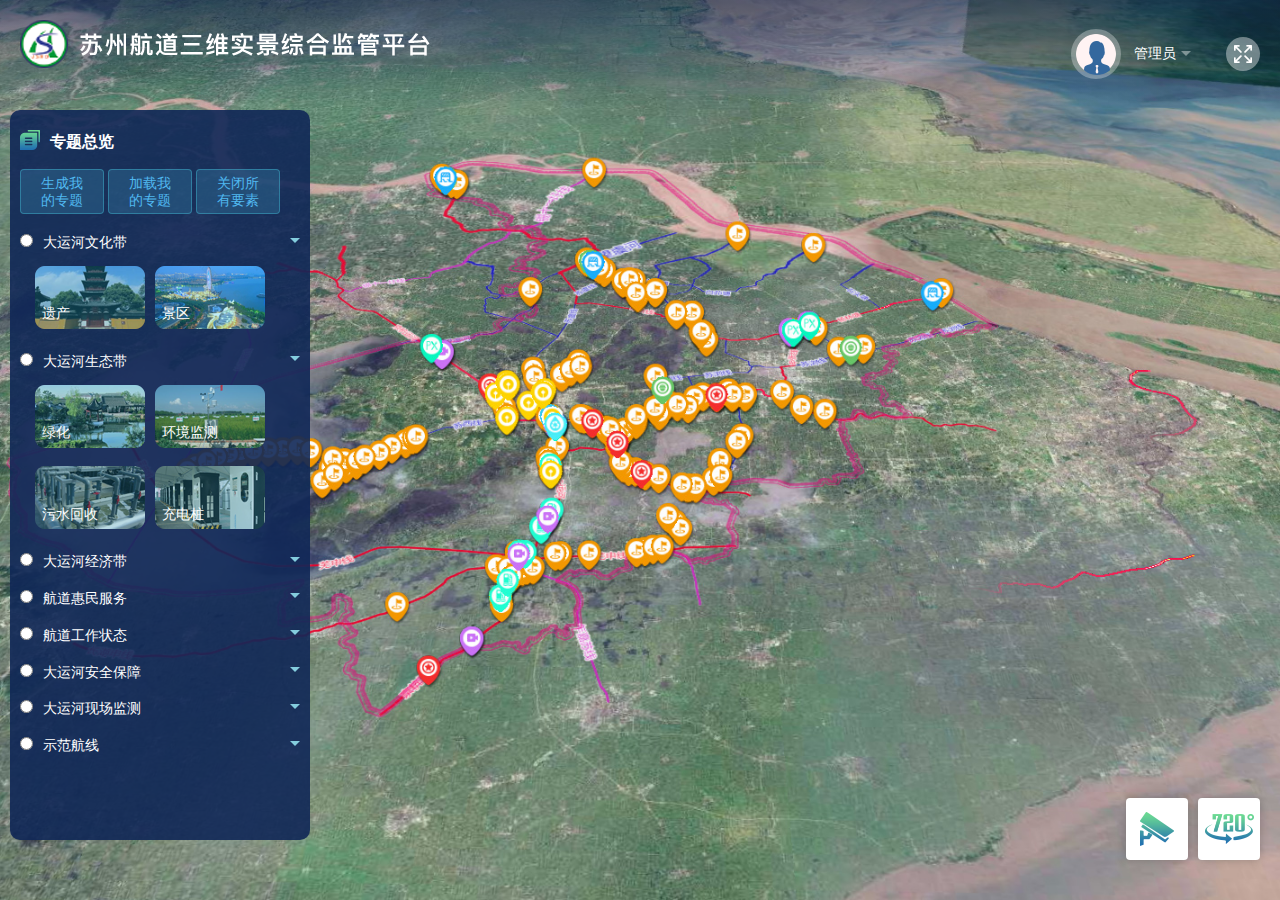
==== commit f708b9d9: "split page" ====
--- a/index.html
+++ b/index.html
@@ -33,114 +33,7 @@
           <span>加载我<br />的专题</span>
           <span>关闭所<br />有要素</span>
         </div>
-        <div class="menu__list">
-          <!-- item -->
-          <div class="menu__item">
-            <label class="menu__item__title aic" id="cultrueId">
-              <span><input type="radio" name="menu" id="" />大运河文化带</span>
-              <i></i>
-            </label>
-            <div class="landscape">
-              <label>
-                <img src="./images/img-01.png" alt="" />
-                <div class="landscape__item-title">
-                  <input type="checkbox" name="" id="" />
-                  <p>遗产</p>
-                </div>
-              </label>
-              <label>
-                <img src="./images/img-02.png" alt="" />
-                <div class="landscape__item-title">
-                  <input type="checkbox" name="" id="" />
-                  <p>景区</p>
-                </div>
-              </label>
-            </div>
-          </div>
-          <!-- item -->
-          <div class="menu__item">
-            <label class="menu__item__title aic" id="courseId">
-              <span><input type="radio" name="menu" id="" />大运河生态带</span>
-              <i></i>
-            </label>
-            <div class="landscape">
-              <label>
-                <img src="./images/img-03.png" alt="" />
-                <div class="landscape__item-title">
-                  <input type="checkbox" name="" id="" />
-                  <p>绿化</p>
-                </div>
-              </label>
-              <label>
-                <img src="./images/img-04.png" alt="" />
-                <div class="landscape__item-title">
-                  <input type="checkbox" name="" id="" />
-                  <p>环境监测</p>
-                </div>
-              </label>
-              <label>
-                <img src="./images/img-05.png" alt="" />
-                <div class="landscape__item-title">
-                  <input type="checkbox" name="" id="" />
-                  <p>污水回收</p>
-                </div>
-              </label>
-              <label>
-                <img src="./images/img-06.png" alt="" />
-                <div class="landscape__item-title">
-                  <input type="checkbox" name="" id="" />
-                  <p>充电桩</p>
-                </div>
-              </label>
-            </div>
-          </div>
-          <!-- item -->
-          <div class="menu__item">
-            <label class="menu__item__title aic">
-              <span><input type="radio" name="menu" id="" />大运河经济带</span>
-              <i></i>
-            </label>
-          </div>
-          <!-- item -->
-          <div class="menu__item">
-            <label class="menu__item__title aic" id="courseBenefitService">
-              <span><input type="radio" name="menu" id="" />航道惠民服务</span>
-              <i></i>
-            </label>
-          </div>
-          <!-- item -->
-          <div class="menu__item">
-            <label class="menu__item__title aic">
-              <span><input type="radio" name="menu" id="" />航道工作状态</span>
-              <i></i>
-            </label>
-          </div>
-          <!-- item -->
-          <div class="menu__item">
-            <label class="menu__item__title aic">
-              <span
-                ><input type="radio" name="menu" id="" />大运河安全保障</span
-              >
-              <i></i>
-            </label>
-          </div>
-          <!-- item -->
-          <div class="menu__item">
-            <label class="menu__item__title aic">
-              <span
-                ><input type="radio" name="menu" id="" />大运河现场监测</span
-              >
-              <i></i>
-            </label>
-          </div>
-          <!-- item -->
-          <div class="menu__item">
-            <label class="menu__item__title aic">
-              <span><input type="radio" name="menu" id="" />示范航线</span>
-              <i></i>
-            </label>
-          </div>
-        </div>
+        <div id="menuList" class="menu__list"></div>
       </div>
     </div>
     <!-- Map tools -->
@@ -151,236 +44,13 @@
       </div>
       <div class="map-scale"></div>
     </div>
+
     <!-- Map -->
     <div class="map"></div>
-    <!-- 文化遗产弹窗 -->
-    <div id="cultrue" style="display: none;">
-      <div class="locations aic">
-        <div class="locations__total">
-          <p>文化遗产点</p>
-          <strong>9</strong><span>处</span>
-        </div>
-        <div class="locations__list">
-          <span>运河故道</span>
-          <span>虎丘云岩寺塔</span>
-          <span>宝带桥</span>
-          <span>古纤道</span>
-          <span>寒山寺</span>
-          <span>寒山寺</span>
-          <span>寒山寺</span>
-          <span>寒山寺</span>
-          <span>寒山寺</span>
-        </div>
-      </div>
-      <div class="left-item__intro">
-        <h3>苏州航道文化遗产简介</h3>
-        <div class="flex">
-          <div class="swiper-container">
-            <div class="swiper-wrapper">
-              <div class="swiper-slide">
-                <img src="./images/pic_01.png" alt="" />
-              </div>
-              <div class="swiper-slide">
-                <img src="./images/pic_01.png" alt="" />
-              </div>
-              <div class="swiper-slide">
-                <img src="./images/pic_01.png" alt="" />
-              </div>
-            </div>
-            <!-- 如果需要分页器 -->
-            <div class="swiper-pagination"></div>
-          </div>
-          <div class="infors">
-            <p>
-              苏州是大运河沿线唯一以“古城”概念申遗的城市，是大运河城市景观遗产的典型范例。苏州的运河故道、虎丘云岩寺塔、宝带桥、古纤道等7个相关点段被纳入中国大运河世界文化遗产目录。
-            </p>
-            <p>
-              苏州古城的遗产包括5条运河故道、7个遗产点段，共12个点段构成”一带一环”为特征的遗产地图，清晰地勾勒了一座完整的苏州古城，这在众多运河城市中是绝无仅有的。
-              试点航段内，主要包括了宝带桥、寒山寺和古纤道等。
-            </p>
-          </div>
-        </div>
-      </div>
-    </div>
-
-    <!-- 航道 -->
-    <div id="course" class="course" style="display: none;">
-      <div class="chart aic">
-        <ul class="chart__tab">
-          <li class="aic active">
-            <i></i>
-            <div class="chart__data">
-              <p>绿化总里程</p>
-              <div><strong>97.7</strong><span>公里</span></div>
-            </div>
-          </li>
-          <li class="aic">
-            <i></i>
-            <div class="chart__data">
-              <p>环境监测</p>
-              <div><strong>9</strong><span>个</span></div>
-            </div>
-          </li>
-          <li class="aic">
-            <i></i>
-            <div class="chart__data">
-              <p>污水回收点</p>
-              <div><strong>7</strong><span>个</span></div>
-            </div>
-          </li>
-          <li class="aic">
-            <i></i>
-            <div class="chart__data">
-              <p>充电桩</p>
-              <div><strong>17</strong><span>个</span></div>
-            </div>
-          </li>
-        </ul>
-        <div class="chart__content"></div>
-      </div>
-      <div class="left-item__intro">
-        <h3>苏州绿色环保航道建设</h3>
-        <div class="infors">
-          <p>
-            苏州是大运河沿线唯一以“古城”概念申遗的城市，是大运河城市景观遗产的典型范例。苏州的运河故道、虎丘云岩寺塔、宝带桥、古纤道等7个相关点段被纳入中国大运河世界文化遗产目录。
-          </p>
-          <p>
-            苏州古城的遗产包括5条运河故道、7个遗产点段，共12个点段构成”一带一环”为特征的遗产地图，清晰地勾勒了一座完整的苏州古城，这在众多运河城市中是绝无仅有的。
-            试点航段内，主要包括了宝带桥、寒山寺和古纤道等。
-          </p>
-        </div>
-      </div>
-    </div>
-    <!-- 航道惠民 -->
-    <div id="courseBenefitServicePopContent" style="display: none;">
-      <ul class="cbs__tab aic">
-        <li class="aic">
-          <i></i>
-          <div class="cbs__tab-info">
-            <p>服务区</p>
-            <strong>3</strong><span>个</span>
-          </div>
-        </li>
-        <li class="aic">
-          <i></i>
-          <div class="cbs__tab-info">
-            <p>锚地</p>
-            <strong>7</strong><span>个</span>
-          </div>
-        </li>
-        <li class="aic">
-          <i></i>
-          <div class="cbs__tab-info">
-            <p>充电桩</p>
-            <strong>27</strong><span>个</span>
-          </div>
-        </li>
-        <li class="aic">
-          <i></i>
-          <div class="cbs__tab-info">
-            <p>船闸</p>
-            <strong>3</strong><span>个</span>
-          </div>
-        </li>
-      </ul>
-      <div class="flex other__tab">
-        <span id="cbs__tab-content-title" style="visibility: hidden;"
-          >各行船闸数量分布</span
-        >
-        <span id="cbs__intro" class="active">惠民服务航道建设</span>
-      </div>
-      <div class="cbs__tab-content" style="display: none;">
-        <table class="service-table">
-          <tr>
-            <th></th>
-            <th>吴中水上服务区</th>
-            <th>太仓双凤水上服务区</th>
-            <th>昆山杨林塘水上服务区</th>
-          </tr>
-          <tr>
-            <td>船舶停靠位</td>
-            <td>3个</td>
-            <td>600米</td>
-            <td>187米</td>
-          </tr>
-          <tr>
-            <td>岸电设施</td>
-            <td>12个</td>
-            <td>10个</td>
-            <td>5个</td>
-          </tr>
-          <tr>
-            <td>油污接收装置</td>
-            <td>2套</td>
-            <td>--</td>
-            <td>1套(设计中)</td>
-          </tr>
-          <tr>
-            <td>物流快递</td>
-            <td>1套</td>
-            <td>--</td>
-            <td>--</td>
-          </tr>
-          <tr>
-            <td>船民休息室</td>
-            <td>1间</td>
-            <td>--</td>
-            <td>--</td>
-          </tr>
-          <tr>
-            <td>供水点</td>
-            <td>4个</td>
-            <td>--</td>
-            <td>--</td>
-          </tr>
-          <tr>
-            <td>自行车</td>
-            <td>12辆</td>
-            <td>--</td>
-            <td>--</td>
-          </tr>
-        </table>
-      </div>
-      <div
-        class="cbs__tab-content cbs-chart"
-        id="cbsChart"
-        style="display: none;"
-      ></div>
-      <div class="cbs__tab-content anchor-list flex" style="display: none;">
-        <div class="anchor">
-          <div class="pic"><img src="./images/anchor01.png" alt="" /></div>
-          <div class="info">
-            <p>虞山船闸</p>
-            <span>常熟市</span>
-          </div>
-        </div>
-        <div class="anchor">
-          <div class="pic"><img src="./images/anchor02.png" alt="" /></div>
-          <div class="info">
-            <p>张家港船闸</p>
-            <span>张家港</span>
-          </div>
-        </div>
-        <div class="anchor">
-          <div class="pic"><img src="./images/anchor03.png" alt="" /></div>
-          <div class="info">
-            <p>杨林船闸</p>
-            <span>太仓市</span>
-          </div>
-        </div>
-      </div>
-      <div class="cbs__build-intro" style="display: non;">
-        <p>
-          京杭运河苏州段是内河水运通道中通航条件最好、船舶通过量最大、社会经济效益最为显著的区域。通过水上服务区的建设，运营环境的日益成熟，靠泊的船舶日益增多，已成为船民靠岸补充能源、上岸办事的港湾。
-        </p>
-        <p>
-          伴随水上服务区的岸电一体化建设，极大推动苏州水运绿色转型，改善水运通道的大气环境和船民生活环境，促进经济社会可持续发展。其中，岸电设施由国网江苏电力提供资产管理、计量计费、统计分析、运行管理、客户服务等综合服务，船民一张卡可在全省境内的水上服务区通用，安全可靠、操作简单方便。
-        </p>
-      </div>
-    </div>
     <script src="./js/jquery.1.9.1.min.js"></script>
     <script src="./js/swiper.min.js"></script>
     <script src="https://cdn.bootcdn.net/ajax/libs/echarts/4.8.0/echarts.min.js"></script>
+    <script src="./js/leftMenu.js"></script>
     <script src="./js/modal.js"></script>
     <script src="./js/index.js"></script>
   </body>
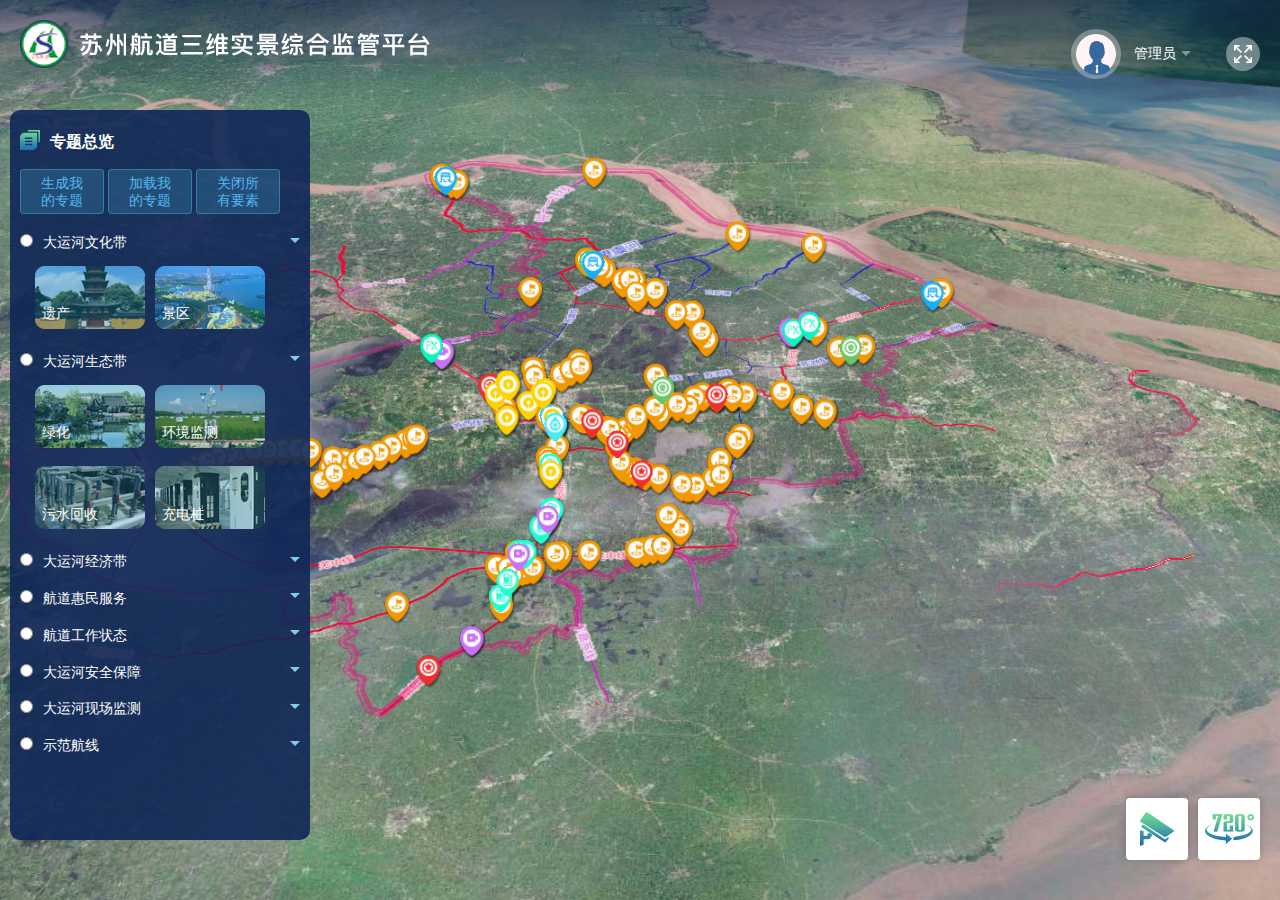
==== commit daa199c6: "fix problem" ====
--- a/index.html
+++ b/index.html
@@ -49,7 +49,7 @@
     <div class="map"></div>
     <script src="./js/jquery.1.9.1.min.js"></script>
     <script src="./js/swiper.min.js"></script>
-    <script src="https://cdn.bootcdn.net/ajax/libs/echarts/4.8.0/echarts.min.js"></script>
+    <script src="./js/echarts.min.js"></script>
     <script src="./js/leftMenu.js"></script>
     <script src="./js/modal.js"></script>
     <script src="./js/index.js"></script>
--- a/css/style.css
+++ b/css/style.css
@@ -339,6 +339,12 @@
   color: #32eafa;
 }
 
+.total-distance {
+  padding-top: 10px;
+  margin: 0 25px 0 15px;
+  background: url("../images/total_distance_bg.png") center no-repeat;
+}
+
 .locations__list {
   -webkit-box-flex: 1;
       -ms-flex: 1;
@@ -355,9 +361,14 @@
   border-radius: 4px;
   text-align: center;
   cursor: pointer;
-  -webkit-transition: all ease-in-out 0.3s;
-  transition: all ease-in-out 0.3s;
+  -webkit-transition: background ease-in-out 0.3s, color ease-in-out 0.3s;
+  transition: background ease-in-out 0.3s, color ease-in-out 0.3s;
   color: #50b8f0;
+}
+
+.locations__list span.active, .locations__list span:hover {
+  background-color: #50b8f0;
+  color: #fff;
 }
 
 .left-item__intro {
@@ -399,7 +410,10 @@
 }
 
 .chart__tab li.active, .chart__tab li:hover {
-  background: url("../images/tabbg.png") center no-repeat;
+  background: -webkit-gradient(linear, left top, right top, from(rgba(16, 176, 190, 0)), color-stop(40%, rgba(16, 176, 190, 0.3)), color-stop(60%, rgba(16, 176, 190, 0.3)), to(rgba(16, 176, 190, 0)));
+  background: linear-gradient(to right, rgba(16, 176, 190, 0) 0%, rgba(16, 176, 190, 0.3) 40%, rgba(16, 176, 190, 0.3) 60%, rgba(16, 176, 190, 0) 100%);
+  filter: progid:DXImageTransform.Microsoft.gradient( startColorstr='#0010b0be', endColorstr='#0010b0be',GradientType=1 );
+  /* IE6-9 */
 }
 
 .chart__tab li i {
@@ -434,9 +448,14 @@
   font-size: 20px;
 }
 
+.chart__tab--140 li {
+  width: 140px;
+  padding-left: 30px;
+}
+
 .chart__content {
   margin-left: 20px;
-  width: 270px;
+  width: 250px;
   height: 230px;
 }
 
@@ -502,7 +521,7 @@
 .other__tab span {
   font-size: 18px;
   color: #57bbde;
-  width: 195px;
+  padding: 0 15px;
   line-height: 38px;
   text-align: center;
   border: 1px solid #57bbde;
@@ -574,4 +593,197 @@
   height: 260px;
   width: 610px;
 }
+
+.es__tab {
+  -ms-flex-wrap: wrap;
+      flex-wrap: wrap;
+}
+
+.es__tab li {
+  padding: 0 0 0 23px;
+  width: 175px;
+  height: 73px;
+  margin-bottom: 10px;
+}
+
+.es__tab li.active, .es__tab li:hover {
+  background: -webkit-gradient(linear, left top, right top, from(rgba(16, 176, 190, 0)), color-stop(40%, rgba(16, 176, 190, 0.3)), color-stop(60%, rgba(16, 176, 190, 0.3)), to(rgba(16, 176, 190, 0)));
+  background: linear-gradient(to right, rgba(16, 176, 190, 0) 0%, rgba(16, 176, 190, 0.3) 40%, rgba(16, 176, 190, 0.3) 60%, rgba(16, 176, 190, 0) 100%);
+  filter: progid:DXImageTransform.Microsoft.gradient( startColorstr='#0010b0be', endColorstr='#0010b0be',GradientType=1 );
+  /* IE6-9 */
+}
+
+.es__tab li > i {
+  background: url("../images/es_icon01.png") center no-repeat;
+}
+
+.es__tab li:nth-child(2) > i {
+  background: url("../images/es_icon02.png") center no-repeat;
+}
+
+.es__tab li:nth-child(3) > i {
+  background: url("../images/es_icon03.png") center no-repeat;
+}
+
+.es__tab li:nth-child(4) > i {
+  background: url("../images/es_icon04.png") center no-repeat;
+}
+
+.es__tab li:nth-child(5) > i {
+  background: url("../images/es_icon05.png") center no-repeat;
+}
+
+.es__tab li:nth-child(6) > i {
+  background: url("../images/es_icon06.png") center no-repeat;
+}
+
+.navigation-mark-info {
+  -webkit-box-flex: 1;
+      -ms-flex: 1;
+          flex: 1;
+  margin-left: 40px;
+  color: #32eafa;
+  font-size: 16px;
+}
+
+.navigation-mark-info__title {
+  padding-bottom: 10px;
+  border-bottom: 1px solid #22698c;
+  margin-bottom: 15px;
+}
+
+.navigation-mark-info__title strong {
+  font-size: 26px;
+  margin-right: 5px;
+}
+
+.navigation-mark-info__detail div {
+  margin-top: 15px;
+  -webkit-box-pack: justify;
+      -ms-flex-pack: justify;
+          justify-content: space-between;
+  -ms-flex-wrap: wrap;
+      flex-wrap: wrap;
+}
+
+.navigation-mark-info__detail div span {
+  margin-bottom: 10px;
+}
+
+.mark-chart {
+  -ms-flex-pack: distribute;
+      justify-content: space-around;
+}
+
+.mark-chart .chart-warp {
+  position: relative;
+  background: url("../images/mark-chart-bg.png") center bottom no-repeat;
+}
+
+.mark-chart .chart-warp p {
+  position: absolute;
+  top: 10%;
+  width: 100%;
+  text-align: center;
+  color: #32eafa;
+  font-size: 16px;
+}
+
+.mark-chart div {
+  width: 180px;
+  height: 240px;
+}
+
+.course-rate {
+  height: 280px;
+}
+
+.work-state-tab li {
+  padding: 0 10px 20px;
+}
+
+.work-state-tab li:nth-child(1) > i {
+  background: url("../images/work_state01.png") center no-repeat;
+}
+
+.work-state-tab li:nth-child(2) > i {
+  background: url("../images/work_state02.png") center no-repeat;
+}
+
+.work-state-tab li:nth-child(3) > i {
+  background: url("../images/work_state03.png") center no-repeat;
+}
+
+.work-state-tab li:nth-child(4) > i {
+  background: url("../images/work_state04.png") center no-repeat;
+}
+
+.work-state-charts {
+  -webkit-box-align: stretch;
+      -ms-flex-align: stretch;
+          align-items: stretch;
+  padding-top: 15px;
+}
+
+.work-state-charts .conservation {
+  width: 280px;
+  height: 270px;
+}
+
+.work-state-charts .progress {
+  -webkit-box-flex: 1;
+      -ms-flex: 1;
+          flex: 1;
+}
+
+.demo-course {
+  width: 214px;
+  color: RGBA(49, 222, 240, 1);
+  background: url("../images/demo_course_icon.png") center bottom no-repeat;
+}
+
+.demo-course__chart {
+  display: -webkit-box;
+  display: -ms-flexbox;
+  display: flex;
+  -webkit-box-flex: 1;
+      -ms-flex: 1;
+          flex: 1;
+  -ms-flex-pack: distribute;
+      justify-content: space-around;
+}
+
+.demo-course__chart .cahrt-wrap {
+  color: #32eafa;
+}
+
+.demo-course__chart .cahrt-wrap div {
+  width: 95px;
+  height: 95px;
+  margin-bottom: 5px;
+}
+
+.videos {
+  -webkit-box-pack: justify;
+      -ms-flex-pack: justify;
+          justify-content: space-between;
+  padding: 15px 10px;
+  border-bottom: 1px dashed #326d9e;
+  margin-bottom: 20px;
+}
+
+.videos div {
+  display: -webkit-box;
+  display: -ms-flexbox;
+  display: flex;
+  -webkit-box-pack: center;
+      -ms-flex-pack: center;
+          justify-content: center;
+  -webkit-box-align: center;
+      -ms-flex-align: center;
+          align-items: center;
+  width: 240px;
+  height: 160px;
+  background-color: rgba(0, 0, 0, 0.2);
+}
 /*# sourceMappingURL=style.css.map */